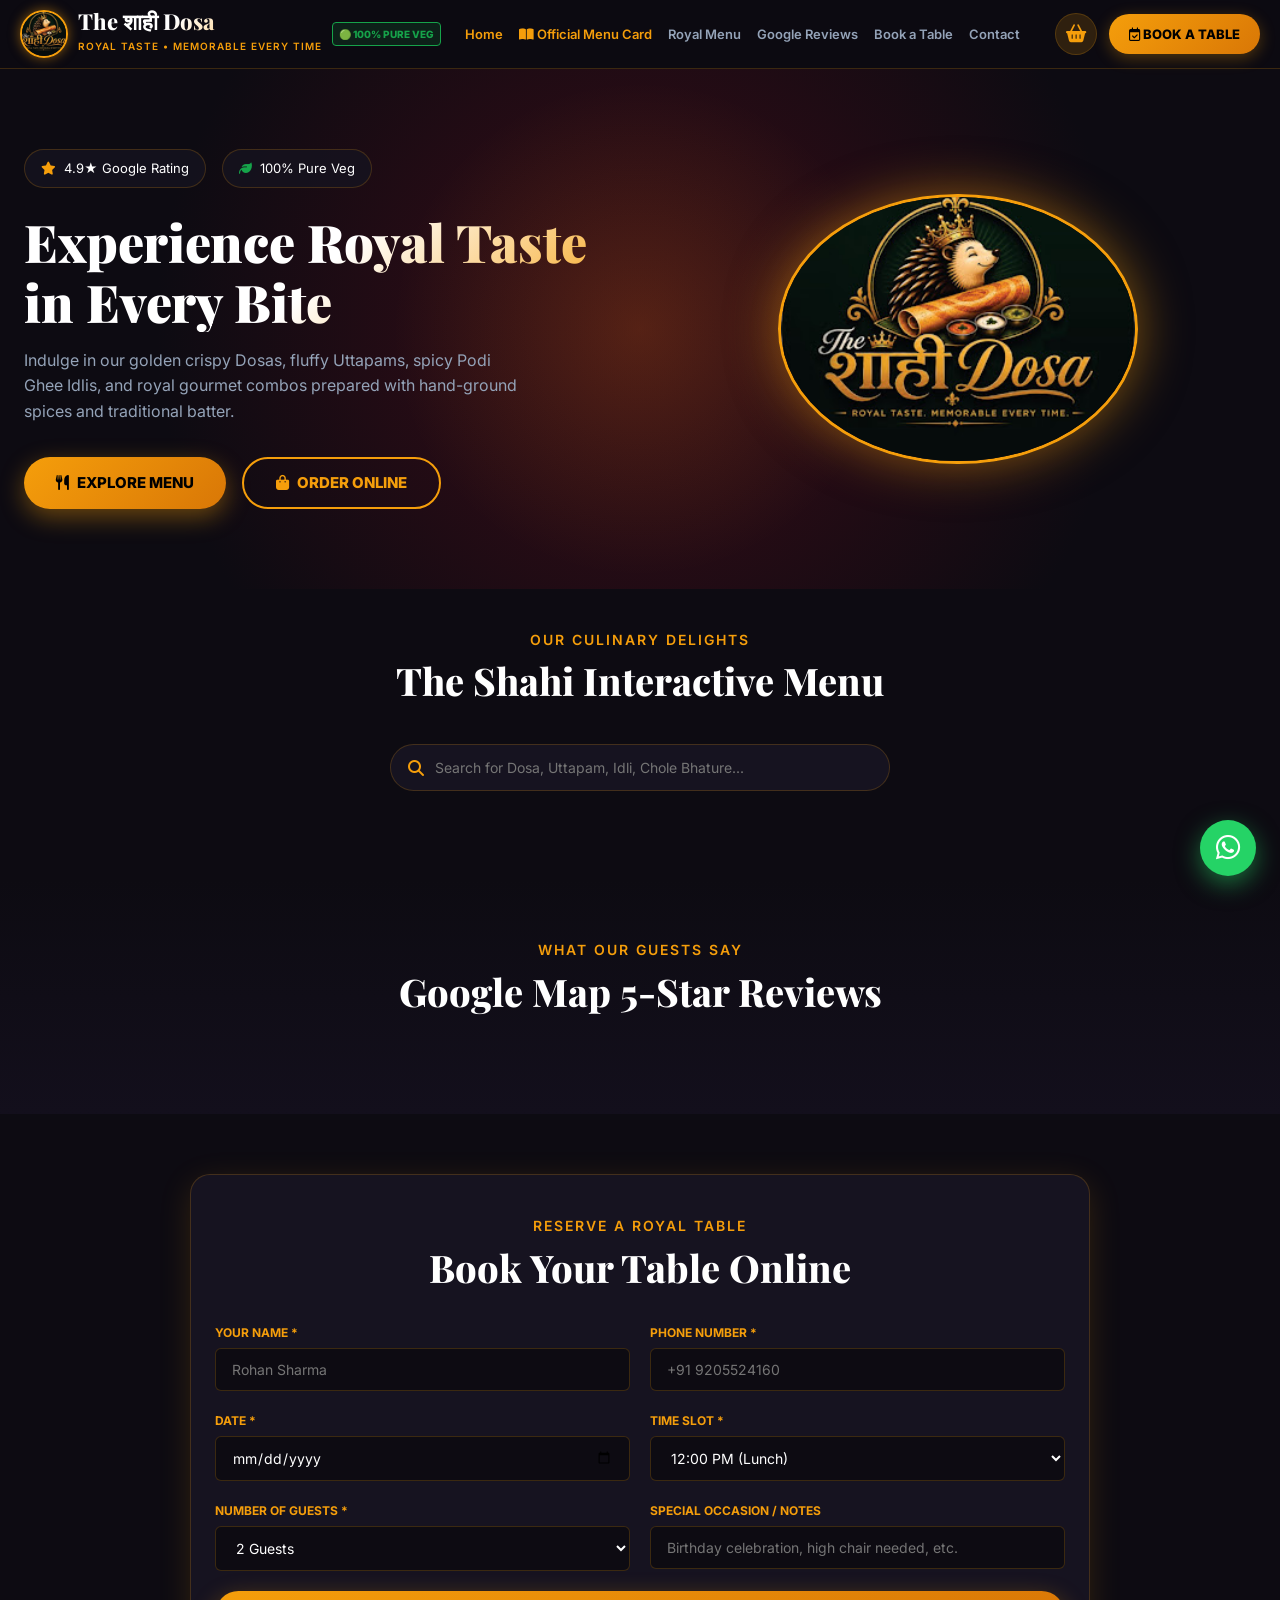
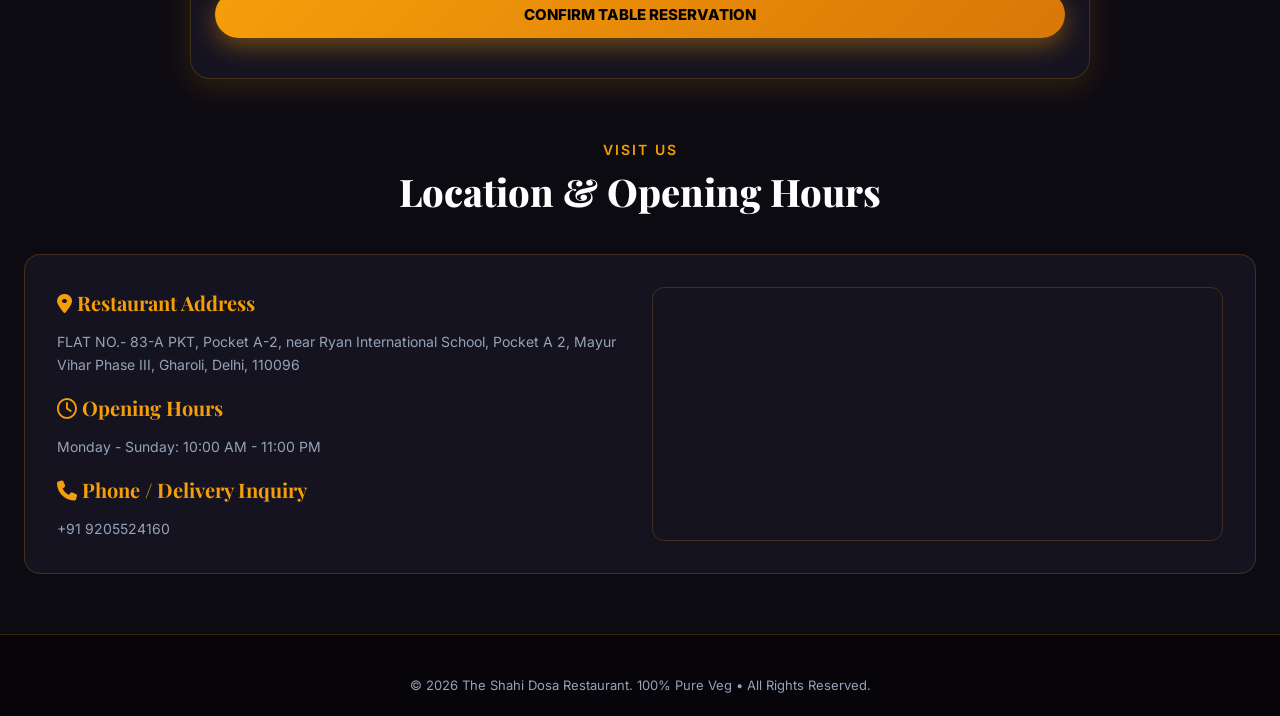
==== index.html @ a93cf0af "Dedicated unblurred Menu Card Modal and restored all individual dish cards on homepage" ====
<!DOCTYPE html>
<html lang="en">
<head>
  <meta charset="UTF-8">
  <meta name="viewport" content="width=device-width, initial-scale=1.0">
  <title>The Shahi Dosa - 100% Pure Veg Royal South Indian & Gourmet Fusion Dining</title>
  <meta name="description" content="The Shahi Dosa Restaurant. Royal Taste, Memorable Every Time. Authentic South Indian Dosas, Uttapams, Idlis, Gourmet Combos & North Indian Delicacies. 100% Pure Veg.">
  <link rel="stylesheet" href="styles.css">
  <link rel="stylesheet" href="https://cdnjs.cloudflare.com/ajax/libs/font-awesome/6.5.1/css/all.min.css">

  <style>
    /* The Shahi Dosa - Royal Culinary Theme */
    @import url('https://fonts.googleapis.com/css2?family=Playfair+Display:wght@600;700;800;900&family=Inter:wght@300;400;500;600;700;800&display=swap');

    :root {
      --bg-dark: #0d0b12;
      --card-bg: #161320;
      --card-border: rgba(245, 158, 11, 0.2);
      --royal-maroon: #7c0d1e;
      --gold-accent: #f59e0b;
      --gold-hover: #d97706;
      --veg-green: #16a34a;
      --text-main: #f8fafc;
      --text-muted: #94a3b8;
      --shadow-gold: 0 8px 32px rgba(245, 158, 11, 0.15);
      --radius-sm: 6px;
      --radius-md: 12px;
      --radius-lg: 20px;
      --transition: all 0.3s cubic-bezier(0.4, 0, 0.2, 1);
    }

    * {
      margin: 0;
      padding: 0;
      box-sizing: border-box;
      font-family: 'Inter', system-ui, sans-serif;
    }

    body {
      background-color: var(--bg-dark);
      color: var(--text-main);
      line-height: 1.6;
      overflow-x: hidden;
    }

    h1, h2, h3, h4, .royal-font {
      font-family: 'Playfair Display', Georgia, serif;
    }

    a {
      text-decoration: none;
      color: inherit;
    }

    button {
      cursor: pointer;
      border: none;
      outline: none;
      font-family: inherit;
      transition: var(--transition);
    }

    img {
      max-width: 100%;
      height: auto;
    }

    /* Sticky Header */
    .shahi-header {
      position: sticky;
      top: 0;
      z-index: 1000;
      background: rgba(13, 11, 18, 0.95);
      backdrop-filter: blur(16px);
      -webkit-backdrop-filter: blur(16px);
      border-bottom: 1px solid var(--card-border);
    }

    .header-container {
      max-width: 1380px;
      margin: 0 auto;
      padding: 10px 20px;
      display: flex;
      align-items: center;
      justify-content: space-between;
      gap: 16px;
    }

    .brand-block {
      display: flex;
      align-items: center;
      gap: 10px;
      flex-shrink: 0;
    }

    .brand-icon {
      font-size: 32px;
      filter: drop-shadow(0 0 10px rgba(245, 158, 11, 0.5));
    }

    .brand-text h1 {
      font-size: 22px;
      font-weight: 800;
      background: linear-gradient(135deg, #ffffff 40%, var(--gold-accent));
      -webkit-background-clip: text;
      -webkit-text-fill-color: transparent;
      line-height: 1;
    }

    .brand-text span {
      font-size: 10px;
      color: var(--gold-accent);
      letter-spacing: 1px;
      text-transform: uppercase;
      font-weight: 600;
    }

    .pure-veg-tag {
      display: inline-flex;
      align-items: center;
      gap: 4px;
      background: rgba(22, 163, 74, 0.15);
      border: 1px solid var(--veg-green);
      color: var(--veg-green);
      font-size: 10px;
      font-weight: 800;
      padding: 3px 6px;
      border-radius: 4px;
      flex-shrink: 0;
      white-space: nowrap;
    }

    .header-nav {
      display: flex;
      align-items: center;
      gap: 16px;
      white-space: nowrap;
    }

    .nav-link {
      font-size: 13px;
      font-weight: 600;
      color: var(--text-muted);
      white-space: nowrap;
      transition: var(--transition);
    }

    .nav-link:hover, .nav-link.active {
      color: var(--gold-accent);
    }

    .header-actions {
      display: flex;
      align-items: center;
      gap: 12px;
      flex-shrink: 0;
    }

    .cart-icon-btn {
      position: relative;
      background: rgba(245, 158, 11, 0.15);
      border: 1px solid var(--card-border);
      color: var(--gold-accent);
      width: 42px;
      height: 42px;
      border-radius: 50%;
      display: flex;
      align-items: center;
      justify-content: center;
      font-size: 18px;
    }

    .cart-icon-btn:hover {
      background: var(--gold-accent);
      color: #000;
    }

    .cart-badge {
      position: absolute;
      top: -4px;
      right: -4px;
      background: var(--royal-maroon);
      color: #fff;
      font-size: 11px;
      font-weight: 800;
      width: 20px;
      height: 20px;
      border-radius: 50%;
      display: flex;
      align-items: center;
      justify-content: center;
      border: 2px solid var(--bg-dark);
    }

    .book-table-btn {
      background: linear-gradient(135deg, var(--gold-accent), var(--gold-hover));
      color: #000;
      font-weight: 800;
      font-size: 13px;
      padding: 10px 20px;
      border-radius: 30px;
      box-shadow: 0 4px 16px rgba(245, 158, 11, 0.3);
    }

    .book-table-btn:hover {
      transform: translateY(-2px);
      box-shadow: 0 6px 20px rgba(245, 158, 11, 0.5);
    }

    /* Hero Section */
    .hero-wrapper {
      position: relative;
      min-height: 520px;
      display: flex;
      align-items: center;
      justify-content: center;
      padding: 60px 24px;
      overflow: hidden;
      background: radial-gradient(circle at center, rgba(124, 13, 30, 0.4) 0%, var(--bg-dark) 70%);
    }

    .hero-glow-bg {
      position: absolute;
      width: 500px;
      height: 500px;
      background: radial-gradient(circle, rgba(245, 158, 11, 0.15) 0%, transparent 70%);
      top: 50%;
      left: 50%;
      transform: translate(-50%, -50%);
      pointer-events: none;
      animation: pulseGlow 6s ease-in-out infinite;
    }

    @keyframes pulseGlow {
      0%, 100% { transform: translate(-50%, -50%) scale(1); opacity: 0.6; }
      50% { transform: translate(-50%, -50%) scale(1.2); opacity: 0.9; }
    }

    .hero-content {
      max-width: 1280px;
      margin: 0 auto;
      display: grid;
      grid-template-columns: 1fr 1fr;
      gap: 40px;
      align-items: center;
      position: relative;
      z-index: 10;
    }

    .hero-text-side h2 {
      font-size: 52px;
      font-weight: 900;
      line-height: 1.15;
      margin-bottom: 16px;
      background: linear-gradient(135deg, #ffffff 50%, var(--gold-accent));
      -webkit-background-clip: text;
      -webkit-text-fill-color: transparent;
    }

    .hero-text-side p {
      font-size: 16px;
      color: var(--text-muted);
      margin-bottom: 32px;
      max-width: 500px;
    }

    .hero-badge-row {
      display: flex;
      gap: 16px;
      margin-bottom: 24px;
    }

    .hero-badge-item {
      display: flex;
      align-items: center;
      gap: 8px;
      background: rgba(22, 19, 32, 0.8);
      border: 1px solid var(--card-border);
      padding: 8px 16px;
      border-radius: 30px;
      font-size: 13px;
      color: #fff;
    }

    .hero-actions {
      display: flex;
      gap: 16px;
    }

    .btn-primary-gold {
      background: linear-gradient(135deg, var(--gold-accent), var(--gold-hover));
      color: #000;
      font-weight: 800;
      font-size: 15px;
      padding: 14px 32px;
      border-radius: 30px;
      display: inline-flex;
      align-items: center;
      gap: 8px;
      box-shadow: 0 8px 24px rgba(245, 158, 11, 0.4);
    }

    .btn-primary-gold:hover {
      transform: scale(1.05);
    }

    .btn-outline-gold {
      background: transparent;
      border: 2px solid var(--gold-accent);
      color: var(--gold-accent);
      font-weight: 800;
      font-size: 15px;
      padding: 14px 32px;
      border-radius: 30px;
      display: inline-flex;
      align-items: center;
      gap: 8px;
    }

    .btn-outline-gold:hover {
      background: rgba(245, 158, 11, 0.15);
    }

    .hero-img-side {
      position: relative;
      display: flex;
      justify-content: center;
    }

    .hero-food-img {
      width: 100%;
      max-width: 480px;
      border-radius: 20px;
      box-shadow: 0 20px 50px rgba(0,0,0,0.6);
      border: 2px solid var(--card-border);
      animation: floatHeroImg 5s ease-in-out infinite;
    }

    @keyframes floatHeroImg {
      0%, 100% { transform: translateY(0px) rotate(0deg); }
      50% { transform: translateY(-15px) rotate(1deg); }
    }

    /* Category Filter Bar */
    .menu-section {
      max-width: 1280px;
      margin: 40px auto;
      padding: 0 24px;
    }

    .section-title-wrap {
      text-align: center;
      margin-bottom: 32px;
    }

    .section-title-wrap h2 {
      font-size: 38px;
      font-weight: 800;
      color: #fff;
      margin-bottom: 8px;
    }

    .section-title-wrap p {
      color: var(--gold-accent);
      font-size: 14px;
      letter-spacing: 2px;
      text-transform: uppercase;
      font-weight: 600;
    }

    .menu-filter-bar {
      display: flex;
      justify-content: center;
      gap: 10px;
      flex-wrap: wrap;
      margin-bottom: 24px;
    }

    .cat-pill {
      background: var(--card-bg);
      border: 1px solid var(--card-border);
      color: var(--text-muted);
      padding: 10px 20px;
      border-radius: 30px;
      font-size: 13px;
      font-weight: 700;
      cursor: pointer;
      transition: var(--transition);
    }

    .cat-pill:hover, .cat-pill.active {
      background: var(--gold-accent);
      color: #000;
      border-color: var(--gold-accent);
      box-shadow: 0 4px 16px rgba(245, 158, 11, 0.3);
    }

    /* Menu Grid */
    .menu-grid {
      display: grid;
      grid-template-columns: repeat(auto-fill, minmax(280px, 1fr));
      gap: 24px;
    }

    .food-card {
      background: var(--card-bg);
      border: 1px solid var(--card-border);
      border-radius: var(--radius-md);
      overflow: hidden;
      display: flex;
      flex-direction: column;
      transition: var(--transition);
      position: relative;
    }

    .food-card:hover {
      transform: translateY(-6px);
      box-shadow: var(--shadow-gold);
      border-color: var(--gold-accent);
    }

    .food-img-box {
      width: 100%;
      height: 180px;
      position: relative;
      overflow: hidden;
    }

    .food-img-box img {
      width: 100%;
      height: 100%;
      object-fit: cover;
      transition: transform 0.5s ease;
    }

    .food-card:hover .food-img-box img {
      transform: scale(1.1);
    }

    .food-popular-badge {
      position: absolute;
      top: 12px;
      left: 12px;
      background: var(--royal-maroon);
      color: #fff;
      font-size: 11px;
      font-weight: 800;
      padding: 4px 10px;
      border-radius: 20px;
      display: flex;
      align-items: center;
      gap: 4px;
      box-shadow: 0 4px 12px rgba(0,0,0,0.3);
    }

    .food-details {
      padding: 18px;
      display: flex;
      flex-direction: column;
      flex: 1;
    }

    .food-header {
      display: flex;
      justify-content: space-between;
      align-items: flex-start;
      margin-bottom: 8px;
    }

    .food-title {
      font-size: 16px;
      font-weight: 700;
      color: #fff;
    }

    .food-price {
      font-size: 18px;
      font-weight: 900;
      color: var(--gold-accent);
    }

    .food-desc {
      font-size: 13px;
      color: var(--text-muted);
      margin-bottom: 16px;
      display: -webkit-box;
      -webkit-line-clamp: 2;
      -webkit-box-orient: vertical;
      overflow: hidden;
      height: 42px;
    }

    .food-actions {
      margin-top: auto;
      display: flex;
      align-items: center;
      justify-content: space-between;
    }

    .add-order-btn {
      background: linear-gradient(135deg, var(--gold-accent), var(--gold-hover));
      color: #000;
      font-weight: 800;
      font-size: 13px;
      padding: 8px 18px;
      border-radius: 20px;
      display: flex;
      align-items: center;
      gap: 6px;
    }

    .add-order-btn:hover {
      transform: scale(1.05);
    }

    /* Official Menu Modal */
    .official-menu-modal-backdrop {
      position: fixed;
      inset: 0;
      background: rgba(0, 0, 0, 0.85);
      z-index: 3000;
      display: none;
      align-items: center;
      justify-content: center;
      padding: 20px;
    }

    .official-menu-modal-backdrop.active {
      display: flex;
    }

    /* Order Drawer Modal */
    .order-drawer-backdrop {
      position: fixed;
      inset: 0;
      background: rgba(0, 0, 0, 0.75);
      backdrop-filter: blur(8px);
      z-index: 2000;
      display: none;
      align-items: center;
      justify-content: flex-end;
    }

    .order-drawer-backdrop.active {
      display: flex;
    }

    .order-drawer {
      background: #120e1a;
      width: 100%;
      max-width: 440px;
      height: 100%;
      display: flex;
      flex-direction: column;
      box-shadow: -10px 0 40px rgba(0,0,0,0.8);
      border-left: 1px solid var(--card-border);
      animation: slideDrawer 0.3s cubic-bezier(0.4, 0, 0.2, 1);
    }

    @keyframes slideDrawer {
      from { transform: translateX(100%); }
      to { transform: translateX(0); }
    }

    .drawer-header {
      padding: 20px 24px;
      background: var(--card-bg);
      border-bottom: 1px solid var(--card-border);
      display: flex;
      justify-content: space-between;
      align-items: center;
    }

    .drawer-header h3 {
      font-size: 18px;
      font-weight: 800;
      color: #fff;
    }

    .drawer-body {
      flex: 1;
      overflow-y: auto;
      padding: 20px 24px;
      display: flex;
      flex-direction: column;
      gap: 16px;
    }

    .order-item-row {
      display: flex;
      align-items: center;
      justify-content: space-between;
      padding: 12px;
      background: var(--card-bg);
      border: 1px solid var(--card-border);
      border-radius: var(--radius-sm);
    }

    .order-qty-btn {
      width: 26px;
      height: 26px;
      border-radius: 50%;
      background: var(--gold-accent);
      color: #000;
      font-weight: 800;
      display: flex;
      align-items: center;
      justify-content: center;
    }

    .drawer-footer {
      padding: 20px 24px;
      background: var(--card-bg);
      border-top: 1px solid var(--card-border);
    }

    .whatsapp-order-btn {
      background: #25D366;
      color: #fff;
      font-weight: 800;
      font-size: 15px;
      padding: 14px;
      border-radius: 30px;
      width: 100%;
      display: flex;
      align-items: center;
      justify-content: center;
      gap: 8px;
      box-shadow: 0 4px 16px rgba(37, 211, 102, 0.4);
    }

    .whatsapp-order-btn:hover {
      background: #1eb956;
    }

    /* Reviews Section */
    .reviews-wrapper {
      background: linear-gradient(180deg, var(--bg-dark) 0%, #130f1c 100%);
      padding: 60px 24px;
    }

    .reviews-grid {
      max-width: 1280px;
      margin: 0 auto;
      display: grid;
      grid-template-columns: repeat(auto-fit, minmax(300px, 1fr));
      gap: 24px;
    }

    .review-card {
      background: var(--card-bg);
      border: 1px solid var(--card-border);
      padding: 24px;
      border-radius: var(--radius-md);
      position: relative;
    }

    .review-header {
      display: flex;
      align-items: center;
      gap: 12px;
      margin-bottom: 12px;
    }

    .review-avatar {
      width: 48px;
      height: 48px;
      border-radius: 50%;
      object-fit: cover;
      border: 2px solid var(--gold-accent);
    }

    /* Table Booking Section */
    .booking-section {
      max-width: 900px;
      margin: 60px auto;
      padding: 40px 24px;
      background: var(--card-bg);
      border: 1px solid var(--card-border);
      border-radius: var(--radius-lg);
      box-shadow: var(--shadow-gold);
    }

    .booking-form {
      display: grid;
      grid-template-columns: 1fr 1fr;
      gap: 20px;
      margin-top: 24px;
    }

    .form-group-custom {
      display: flex;
      flex-direction: column;
      gap: 6px;
    }

    .form-group-custom.full-width {
      grid-column: 1 / -1;
    }

    .form-group-custom label {
      font-size: 12px;
      font-weight: 700;
      color: var(--gold-accent);
      text-transform: uppercase;
    }

    .form-group-custom input, .form-group-custom select, .form-group-custom textarea {
      background: #0d0b12;
      border: 1px solid var(--card-border);
      color: #fff;
      padding: 12px 16px;
      border-radius: var(--radius-sm);
      outline: none;
      font-size: 14px;
    }

    .form-group-custom input:focus {
      border-color: var(--gold-accent);
    }

    /* Footer */
    .shahi-footer {
      background: #07050a;
      border-top: 1px solid var(--card-border);
      padding: 40px 24px 20px;
      color: var(--text-muted);
      text-align: center;
      font-size: 13px;
    }

    /* Floating WhatsApp FAB */
    .whatsapp-fab {
      position: fixed;
      bottom: 24px;
      right: 24px;
      background: #25D366;
      color: #fff;
      width: 56px;
      height: 56px;
      border-radius: 50%;
      display: flex;
      align-items: center;
      justify-content: center;
      font-size: 28px;
      box-shadow: 0 8px 24px rgba(37, 211, 102, 0.5);
      z-index: 1500;
      transition: transform 0.3s;
    }

    .whatsapp-fab:hover {
      transform: scale(1.1);
    }

    /* Responsive */
    @media (max-width: 768px) {
      .hero-content {
        grid-template-columns: 1fr;
        text-align: center;
      }
      .hero-text-side h2 { font-size: 36px; }
      .hero-actions { justify-content: center; }
      .booking-form { grid-template-columns: 1fr; }
      .header-nav { display: none; }
    }
  </style>
</head>
<body>

  <!-- Sticky Glassmorphic Header -->
  <header class="shahi-header">
    <div class="header-container">
      <div class="brand-block">
        <img src="logo.png" alt="The Shahi Dosa Logo" style="height:48px; width:48px; object-fit:cover; border-radius:50%; border:2px solid var(--gold-accent); box-shadow:0 0 12px rgba(245, 158, 11, 0.5)">
        <div class="brand-text">
          <h1>The शाही Dosa</h1>
          <span>Royal Taste • Memorable Every Time</span>
        </div>
        <span class="pure-veg-tag">🟢 100% PURE VEG</span>
      </div>

      <nav class="header-nav">
        <a href="#hero" class="nav-link active">Home</a>
        <a href="#" onclick="openOfficialMenuModal(); return false;" class="nav-link" style="color:var(--gold-accent)"><i class="fa-solid fa-book-open"></i> Official Menu Card</a>
        <a href="#menu" class="nav-link">Royal Menu</a>
        <a href="#reviews" class="nav-link">Google Reviews</a>
        <a href="#booking" class="nav-link">Book a Table</a>
        <a href="#contact" class="nav-link">Contact</a>
      </nav>

      <div class="header-actions">
        <div id="headerAuthBtn"></div>

        <button class="cart-icon-btn" onclick="openOrderDrawer()" title="View Order Cart">
          <i class="fa-solid fa-basket-shopping"></i>
          <span class="cart-badge" style="display:none">0</span>
        </button>

        <a href="#booking" class="book-table-btn">
          <i class="fa-regular fa-calendar-check"></i> BOOK A TABLE
        </a>
      </div>
    </div>
  </header>

  <main>

    <!-- Hero Banner Section -->
    <section class="hero-wrapper" id="hero">
      <div class="hero-glow-bg"></div>

      <div class="hero-content">
        <div class="hero-text-side">
          <div class="hero-badge-row">
            <span class="hero-badge-item"><i class="fa-solid fa-star" style="color:var(--gold-accent)"></i> 4.9★ Google Rating</span>
            <span class="hero-badge-item"><i class="fa-solid fa-leaf" style="color:var(--veg-green)"></i> 100% Pure Veg</span>
          </div>

          <h2>Experience Royal Taste in Every Bite</h2>
          <p>Indulge in our golden crispy Dosas, fluffy Uttapams, spicy Podi Ghee Idlis, and royal gourmet combos prepared with hand-ground spices and traditional batter.</p>

          <div class="hero-actions">
            <a href="#menu" class="btn-primary-gold"><i class="fa-solid fa-utensils"></i> EXPLORE MENU</a>
            <button onclick="openOrderDrawer()" class="btn-outline-gold"><i class="fa-solid fa-bag-shopping"></i> ORDER ONLINE</button>
          </div>
        </div>

        <div class="hero-img-side">
          <img src="logo.png" class="hero-food-img" alt="The Shahi Dosa Official Logo" style="border-radius:50%; max-width:360px; box-shadow:0 0 50px rgba(245, 158, 11, 0.5); border:3px solid var(--gold-accent)">
        </div>
      </div>
    </section>

    </section>

    <!-- Interactive Food Menu Catalog Section -->
    <section class="menu-section" id="menu">
      <div class="section-title-wrap">
        <p>OUR CULINARY DELIGHTS</p>
        <h2>The Shahi Interactive Menu</h2>
      </div>

      <!-- Search Bar -->
      <div style="max-width:500px; margin:0 auto 24px auto; position:relative">
        <input type="text" id="menuSearchInput" placeholder="Search for Dosa, Uttapam, Idli, Chole Bhature..." style="width:100%; padding:14px 20px 14px 44px; background:var(--card-bg); border:1px solid var(--card-border); border-radius:30px; color:#fff; outline:none; font-size:14px">
        <i class="fa-solid fa-magnifying-glass" style="position:absolute; left:18px; top:50%; transform:translateY(-50%); color:var(--gold-accent)"></i>
      </div>

      <!-- Category Filter Pills -->
      <div class="menu-filter-bar" id="categoryPills">
        <!-- Rendered dynamically -->
      </div>

      <!-- Menu Grid -->
      <div class="menu-grid" id="menuGrid">
        <!-- Rendered dynamically -->
      </div>
    </section>

    <!-- Google Map Reviews Section -->
    <section class="reviews-wrapper" id="reviews">
      <div class="section-title-wrap">
        <p>WHAT OUR GUESTS SAY</p>
        <h2>Google Map 5-Star Reviews</h2>
      </div>

      <div class="reviews-grid" id="googleReviewsGrid">
        <!-- Rendered dynamically -->
      </div>
    </section>

    <!-- Table Booking Section -->
    <section class="menu-section" id="booking">
      <div class="booking-section">
        <div class="section-title-wrap" style="margin-bottom:16px">
          <p>RESERVE A ROYAL TABLE</p>
          <h2>Book Your Table Online</h2>
        </div>

        <form id="bookingForm" onsubmit="submitTableBooking(event)" class="booking-form">
          <div class="form-group-custom">
            <label>Your Name *</label>
            <input type="text" id="bookName" placeholder="Rohan Sharma" required>
          </div>

          <div class="form-group-custom">
            <label>Phone Number *</label>
            <input type="tel" id="bookPhone" placeholder="+91 9205524160" required>
          </div>

          <div class="form-group-custom">
            <label>Date *</label>
            <input type="date" id="bookDate" required>
          </div>

          <div class="form-group-custom">
            <label>Time Slot *</label>
            <select id="bookTime" required>
              <option value="12:00 PM">12:00 PM (Lunch)</option>
              <option value="01:30 PM">01:30 PM (Lunch)</option>
              <option value="07:00 PM">07:00 PM (Dinner)</option>
              <option value="08:30 PM">08:30 PM (Dinner)</option>
              <option value="09:30 PM">09:30 PM (Dinner)</option>
            </select>
          </div>

          <div class="form-group-custom">
            <label>Number of Guests *</label>
            <select id="bookGuests" required>
              <option value="2 Guests">2 Guests</option>
              <option value="4 Guests">4 Guests</option>
              <option value="6 Guests">6 Guests</option>
              <option value="8+ Large Family">8+ Large Family</option>
            </select>
          </div>

          <div class="form-group-custom">
            <label>Special Occasion / Notes</label>
            <input type="text" id="bookNotes" placeholder="Birthday celebration, high chair needed, etc.">
          </div>

          <div class="form-group-custom full-width">
            <button type="submit" class="btn-primary-gold" style="width:100%; justify-content:center; padding:14px">CONFIRM TABLE RESERVATION</button>
          </div>
        </form>
      </div>
    </section>

    <!-- Location & Contact Section -->
    <section class="menu-section" id="contact" style="margin-bottom:60px">
      <div class="section-title-wrap">
        <p>VISIT US</p>
        <h2>Location & Opening Hours</h2>
      </div>

      <div style="display:grid; grid-template-columns: repeat(auto-fit, minmax(300px, 1fr)); gap:24px; background:var(--card-bg); border:1px solid var(--card-border); border-radius:16px; padding:32px">
        <div>
          <h3 style="color:var(--gold-accent); font-size:20px; margin-bottom:12px"><i class="fa-solid fa-location-dot"></i> Restaurant Address</h3>
          <p style="color:var(--text-muted); font-size:14px; margin-bottom:16px">FLAT NO.- 83-A PKT, Pocket A-2, near Ryan International School, Pocket A 2, Mayur Vihar Phase III, Gharoli, Delhi, 110096</p>

          <h3 style="color:var(--gold-accent); font-size:20px; margin-bottom:12px"><i class="fa-regular fa-clock"></i> Opening Hours</h3>
          <p style="color:var(--text-muted); font-size:14px; margin-bottom:16px">Monday - Sunday: 10:00 AM - 11:00 PM</p>

          <h3 style="color:var(--gold-accent); font-size:20px; margin-bottom:12px"><i class="fa-solid fa-phone"></i> Phone / Delivery Inquiry</h3>
          <p style="color:var(--text-muted); font-size:14px">+91 9205524160</p>
        </div>

        <div style="border-radius:12px; overflow:hidden; min-height:220px; border:1px solid var(--card-border)">
          <iframe src="https://www.google.com/maps/embed?pb=!1m18!1m12!1m3!1d3503.2058457788484!2d77.3328453!3d28.6085816!2m3!1f0!2f0!3f0!3m2!1i1024!2i768!4f13.1!3m3!1m2!1s0x390ce4de81ff8c89%3A0x6b19a32c69b2d8!2sRyan%20International%20School%2C%20Mayur%20Vihar%20Phase%203%2C%20Gharoli%2C%20Delhi%2C%20110096!5e0!3m2!1sen!2sin!4v1625000000000!5m2!1sen!2sin" width="100%" height="100%" style="border:0;" allowfullscreen="" loading="lazy"></iframe>
        </div>
      </div>
    </section>

  </main>

  <!-- Slide-Over Order Drawer Modal -->
  <div class="order-drawer-backdrop" id="orderDrawerBackdrop" onclick="if(event.target===this) closeOrderDrawer()">
    <div class="order-drawer">
      <div class="drawer-header">
        <h3><i class="fa-solid fa-bag-shopping" style="color:var(--gold-accent)"></i> Your Shahi Order</h3>
        <button onclick="closeOrderDrawer()" style="background:none; color:#fff; font-size:20px"><i class="fa-solid fa-xmark"></i></button>
      </div>

      <div class="drawer-body" id="drawerOrderList">
        <!-- Rendered dynamically -->
      </div>

      <div class="drawer-footer">
        <div style="display:flex; justify-content:space-between; align-items:center; margin-bottom:16px">
          <span style="font-size:15px; font-weight:700; color:var(--text-muted)">Total Amount:</span>
          <span style="font-size:24px; font-weight:900; color:var(--gold-accent)" id="drawerOrderTotal">₹0</span>
        </div>

        <button onclick="sendWhatsAppOrder()" class="whatsapp-order-btn">
          <i class="fa-brands fa-whatsapp"></i> SEND ORDER ON WHATSAPP
        </button>
      </div>
    </div>
  </div>

  <!-- Floating WhatsApp FAB -->
  <a href="https://wa.me/919205524160?text=Hi%20The%20Shahi%20Dosa,%20I%20want%20to%20place%20an%20order!" target="_blank" class="whatsapp-fab" title="Chat on WhatsApp">
    <i class="fa-brands fa-whatsapp"></i>
  </a>

  <!-- Footer -->
  <footer class="shahi-footer">
    <p>© 2026 The Shahi Dosa Restaurant. 100% Pure Veg • All Rights Reserved.</p>
  </footer>

  <!-- Auth Modal (Sign In / Sign Up) -->
  <div class="auth-modal-backdrop" id="authModalBackdrop" onclick="if(event.target===this) closeAuthModal()">
    <div class="auth-modal-card">
      <div style="background:var(--royal-maroon); padding:16px 20px; color:#fff; display:flex; justify-content:space-between; align-items:center; border-bottom:1px solid var(--card-border)">
        <div style="font-size:16px; font-weight:800"><i class="fa-solid fa-crown" style="color:var(--gold-accent)"></i> The Shahi Dosa Account</div>
        <button onclick="closeAuthModal()" style="background:none; color:#fff; font-size:18px"><i class="fa-solid fa-xmark"></i></button>
      </div>

      <div class="auth-tabs">
        <button class="auth-tab-btn active" id="tabBtnSignIn" onclick="switchAuthTab('signin')">Sign In</button>
        <button class="auth-tab-btn" id="tabBtnSignUp" onclick="switchAuthTab('signup')">Sign Up</button>
      </div>

      <!-- Sign In Form (Simple - No Password) -->
      <form id="formSignIn" onsubmit="handleSignIn(event)" style="padding:24px">
        <div style="margin-bottom:20px" class="form-group-custom">
          <label>Mobile Number or Email Address</label>
          <input type="text" id="signinEmail" placeholder="Enter Phone (+91 92055...) or Email" required>
        </div>
        <button type="submit" class="btn-primary-gold" style="width:100%; justify-content:center; padding:12px; font-size:14px"><i class="fa-solid fa-arrow-right-to-bracket"></i> CONTINUE TO SIGN IN</button>
      </form>

      <!-- Sign Up Form (Simple - No Password) -->
      <form id="formSignUp" onsubmit="handleSignUp(event)" style="padding:24px; display:none">
        <div style="margin-bottom:14px" class="form-group-custom">
          <label>Full Name</label>
          <input type="text" id="signupName" placeholder="Enter Your Name" required>
        </div>
        <div style="margin-bottom:20px" class="form-group-custom">
          <label>Mobile Number or Email</label>
          <input type="text" id="signupEmail" placeholder="Enter Phone (+91 92055...) or Email" required>
        </div>
        <button type="submit" class="btn-primary-gold" style="width:100%; justify-content:center; padding:12px; font-size:14px"><i class="fa-solid fa-user-plus"></i> CREATE ACCOUNT & CONTINUE</button>
      </form>
    </div>
  </div>

  <!-- Dedicated Official Menu Card Modal (Clean & Unblurred) -->
  <div id="officialMenuModalBackdrop" style="position:fixed; inset:0; background:rgba(0,0,0,0.92); z-index:3200; display:none; align-items:center; justify-content:center; padding:20px; overflow-y:auto;" onclick="if(event.target===this) closeOfficialMenuModal()">
    <div style="background:#161320; border:1px solid var(--card-border); border-radius:16px; width:100%; max-width:960px; max-height:90vh; overflow-y:auto; padding:24px; position:relative; box-shadow:0 20px 50px rgba(0,0,0,0.8)">
      
      <div style="display:flex; justify-content:space-between; align-items:center; margin-bottom:20px; border-bottom:1px solid var(--card-border); padding-bottom:16px">
        <div>
          <h2 style="font-size:22px; font-weight:800; color:var(--gold-accent); display:flex; align-items:center; gap:8px"><i class="fa-solid fa-book-open"></i> Official Shahi Dosa Menu Cards</h2>
          <p style="font-size:13px; color:var(--text-muted)">Click any menu card image below to view in Fullscreen Zoom!</p>
        </div>
        <button onclick="closeOfficialMenuModal()" style="background:none; color:#fff; font-size:24px; cursor:pointer"><i class="fa-solid fa-xmark"></i></button>
      </div>

      <div style="display:grid; grid-template-columns: repeat(auto-fit, minmax(300px, 1fr)); gap:24px;">
        <div style="text-align:center;">
          <img src="menu-card-red.jpg" alt="Royal Shahi Menu Red" style="width:100%; border-radius:12px; cursor:pointer; border:1px solid var(--card-border); box-shadow:0 8px 24px rgba(0,0,0,0.5)" onclick="openMenuLightbox('menu-card-red.jpg')">
          <div style="font-weight:700; color:var(--gold-accent); margin-top:10px; font-size:15px">Royal Red Edition</div>
        </div>

        <div style="text-align:center;">
          <img src="menu-card-black.jpg" alt="Shahi Premium Menu Black" style="width:100%; border-radius:12px; cursor:pointer; border:1px solid var(--card-border); box-shadow:0 8px 24px rgba(0,0,0,0.5)" onclick="openMenuLightbox('menu-card-black.jpg')">
          <div style="font-weight:700; color:var(--gold-accent); margin-top:10px; font-size:15px">Shahi Premium Gold Edition</div>
        </div>
      </div>

      <div style="margin-top:24px; text-align:center">
        <button onclick="closeOfficialMenuModal(); openOrderDrawer();" class="btn-primary-gold" style="padding:12px 32px; font-size:14px"><i class="fa-solid fa-bolt"></i> PROCEED TO ORDER NOW</button>
      </div>

    </div>
  </div>

  <!-- Menu Card Lightbox Zoom Modal -->
  <div id="menuLightboxModal" style="position:fixed; inset:0; background:rgba(0,0,0,0.95); z-index:3500; display:none; align-items:center; justify-content:center; padding:20px;" onclick="if(event.target===this) closeMenuLightbox()">
    <div style="position:relative; max-width:92vw; max-height:92vh; display:flex; flex-direction:column; align-items:center;">
      <button onclick="closeMenuLightbox()" style="position:absolute; top:-44px; right:0; background:var(--gold-accent); color:#000; font-weight:800; border-radius:50%; width:40px; height:40px; display:flex; align-items:center; justify-content:center; font-size:20px; cursor:pointer"><i class="fa-solid fa-xmark"></i></button>
      <img id="lightboxImg" src="" alt="Menu Card Zoom" style="max-width:100%; max-height:82vh; object-fit:contain; border-radius:12px; border:2px solid var(--gold-accent); box-shadow:0 12px 50px rgba(0,0,0,0.9)">
      <button onclick="closeMenuLightbox(); openOrderDrawer();" class="btn-primary-gold" style="margin-top:16px; padding:10px 28px; font-size:13px"><i class="fa-solid fa-bolt"></i> PROCEED TO ORDER NOW</button>
    </div>
  </div>

  <!-- Scripts -->
  <script src="menu-data.js"></script>
  <script src="app.js"></script>
</body>
</html>
---- styles.css ----
/* The Shahi Dosa - Royal Culinary Theme */
@import url('https://fonts.googleapis.com/css2?family=Playfair+Display:wght@600;700;800;900&family=Inter:wght@300;400;500;600;700;800&display=swap');

:root {
  --bg-dark: #0d0b12;
  --card-bg: #161320;
  --card-border: rgba(245, 158, 11, 0.2);
  --royal-maroon: #7c0d1e;
  --gold-accent: #f59e0b;
  --gold-hover: #d97706;
  --veg-green: #16a34a;
  --text-main: #f8fafc;
  --text-muted: #94a3b8;
  --shadow-gold: 0 8px 32px rgba(245, 158, 11, 0.15);
  --radius-sm: 6px;
  --radius-md: 12px;
  --radius-lg: 20px;
  --transition: all 0.3s cubic-bezier(0.4, 0, 0.2, 1);
}

/* Reset & Base */
* {
  margin: 0;
  padding: 0;
  box-sizing: border-box;
  font-family: 'Inter', system-ui, sans-serif;
}

body {
  background-color: var(--bg-dark);
  color: var(--text-main);
  line-height: 1.6;
  overflow-x: hidden;
}

h1, h2, h3, h4, .royal-font {
  font-family: 'Playfair Display', Georgia, serif;
}

a {
  text-decoration: none;
  color: inherit;
}

button {
  cursor: pointer;
  border: none;
  outline: none;
  font-family: inherit;
  transition: var(--transition);
}

img {
  max-width: 100%;
  height: auto;
}

/* Sticky Header */
.shahi-header {
  position: sticky;
  top: 0;
  z-index: 1000;
  background: rgba(13, 11, 18, 0.95);
  backdrop-filter: blur(16px);
  -webkit-backdrop-filter: blur(16px);
  border-bottom: 1px solid var(--card-border);
  transition: all 0.3s ease;
}

.shahi-header.scrolled {
  background: rgba(13, 11, 18, 0.7) !important;
  backdrop-filter: blur(20px) !important;
  -webkit-backdrop-filter: blur(20px) !important;
  box-shadow: 0 6px 24px rgba(0,0,0,0.7);
  border-bottom-color: rgba(245, 158, 11, 0.3);
}

/* Auth Modal Styles */
.auth-modal-backdrop {
  position: fixed;
  inset: 0;
  background: rgba(0, 0, 0, 0.8);
  backdrop-filter: blur(8px);
  z-index: 2500;
  display: none;
  align-items: center;
  justify-content: center;
  padding: 20px;
}

.auth-modal-backdrop.active {
  display: flex;
}

.auth-modal-card {
  background: #161320;
  border: 1px solid var(--card-border);
  border-radius: var(--radius-lg);
  width: 100%;
  max-width: 420px;
  overflow: hidden;
  box-shadow: 0 12px 40px rgba(0,0,0,0.6);
  animation: modalPop 0.3s ease;
}

@keyframes modalPop {
  from { transform: scale(0.9); opacity: 0; }
  to { transform: scale(1); opacity: 1; }
}

.auth-tabs {
  display: flex;
  background: rgba(0,0,0,0.3);
  border-bottom: 1px solid var(--card-border);
}

.auth-tab-btn {
  flex: 1;
  padding: 14px;
  font-weight: 700;
  font-size: 14px;
  background: none;
  color: var(--text-muted);
  border-bottom: 2px solid transparent;
  cursor: pointer;
}

.auth-tab-btn.active {
  color: var(--gold-accent);
  border-bottom-color: var(--gold-accent);
  background: rgba(245, 158, 11, 0.05);
}

.header-container {
  max-width: 1380px;
  margin: 0 auto;
  padding: 10px 20px;
  display: flex;
  align-items: center;
  justify-content: space-between;
  gap: 16px;
}

.brand-block {
  display: flex;
  align-items: center;
  gap: 10px;
  flex-shrink: 0;
}

.brand-icon {
  font-size: 32px;
  filter: drop-shadow(0 0 10px rgba(245, 158, 11, 0.5));
}

.brand-text h1 {
  font-size: 22px;
  font-weight: 800;
  background: linear-gradient(135deg, #ffffff 40%, var(--gold-accent));
  -webkit-background-clip: text;
  -webkit-text-fill-color: transparent;
  line-height: 1;
}

.brand-text span {
  font-size: 10px;
  color: var(--gold-accent);
  letter-spacing: 1px;
  text-transform: uppercase;
  font-weight: 600;
}

.pure-veg-tag {
  display: inline-flex;
  align-items: center;
  gap: 4px;
  background: rgba(22, 163, 74, 0.15);
  border: 1px solid var(--veg-green);
  color: var(--veg-green);
  font-size: 10px;
  font-weight: 800;
  padding: 3px 6px;
  border-radius: 4px;
  flex-shrink: 0;
  white-space: nowrap;
}

.header-nav {
  display: flex;
  align-items: center;
  gap: 16px;
  white-space: nowrap;
}

.nav-link {
  font-size: 13px;
  font-weight: 600;
  color: var(--text-muted);
  white-space: nowrap;
  transition: var(--transition);
}

.nav-link:hover, .nav-link.active {
  color: var(--gold-accent);
}

.header-actions {
  display: flex;
  align-items: center;
  gap: 12px;
  flex-shrink: 0;
}

.cart-icon-btn {
  position: relative;
  background: rgba(245, 158, 11, 0.1);
  border: 1px solid var(--card-border);
  color: var(--gold-accent);
  width: 42px;
  height: 42px;
  border-radius: 50%;
  display: flex;
  align-items: center;
  justify-content: center;
  font-size: 18px;
}

.cart-icon-btn:hover {
  background: var(--gold-accent);
  color: #000;
}

.cart-badge {
  position: absolute;
  top: -4px;
  right: -4px;
  background: var(--royal-maroon);
  color: #fff;
  font-size: 11px;
  font-weight: 800;
  width: 20px;
  height: 20px;
  border-radius: 50%;
  display: flex;
  align-items: center;
  justify-content: center;
  border: 2px solid var(--bg-dark);
}

.book-table-btn {
  background: linear-gradient(135deg, var(--gold-accent), var(--gold-hover));
  color: #000;
  font-weight: 800;
  font-size: 13px;
  padding: 10px 20px;
  border-radius: 30px;
  box-shadow: 0 4px 16px rgba(245, 158, 11, 0.3);
}

.book-table-btn:hover {
  transform: translateY(-2px);
  box-shadow: 0 6px 20px rgba(245, 158, 11, 0.5);
}

/* Hero Section */
.hero-wrapper {
  position: relative;
  min-height: 520px;
  display: flex;
  align-items: center;
  justify-content: center;
  padding: 60px 24px;
  overflow: hidden;
  background: radial-gradient(circle at center, rgba(124, 13, 30, 0.4) 0%, var(--bg-dark) 70%);
}

.hero-glow-bg {
  position: absolute;
  width: 500px;
  height: 500px;
  background: radial-gradient(circle, rgba(245, 158, 11, 0.15) 0%, transparent 70%);
  top: 50%;
  left: 50%;
  transform: translate(-50%, -50%);
  pointer-events: none;
  animation: pulseGlow 6s ease-in-out infinite;
}

@keyframes pulseGlow {
  0%, 100% { transform: translate(-50%, -50%) scale(1); opacity: 0.6; }
  50% { transform: translate(-50%, -50%) scale(1.2); opacity: 0.9; }
}

.hero-content {
  max-width: 1280px;
  margin: 0 auto;
  display: grid;
  grid-template-columns: 1fr 1fr;
  gap: 40px;
  align-items: center;
  position: relative;
  z-index: 10;
}

.hero-text-side h2 {
  font-size: 52px;
  font-weight: 900;
  line-height: 1.15;
  margin-bottom: 16px;
  background: linear-gradient(135deg, #ffffff 50%, var(--gold-accent));
  -webkit-background-clip: text;
  -webkit-text-fill-color: transparent;
}

.hero-text-side p {
  font-size: 16px;
  color: var(--text-muted);
  margin-bottom: 32px;
  max-width: 500px;
}

.hero-badge-row {
  display: flex;
  gap: 16px;
  margin-bottom: 24px;
}

.hero-badge-item {
  display: flex;
  align-items: center;
  gap: 8px;
  background: rgba(22, 19, 32, 0.8);
  border: 1px solid var(--card-border);
  padding: 8px 16px;
  border-radius: 30px;
  font-size: 13px;
  color: #fff;
}

.hero-actions {
  display: flex;
  gap: 16px;
}

.btn-primary-gold {
  background: linear-gradient(135deg, var(--gold-accent), var(--gold-hover));
  color: #000;
  font-weight: 800;
  font-size: 15px;
  padding: 14px 32px;
  border-radius: 30px;
  display: inline-flex;
  align-items: center;
  gap: 8px;
  box-shadow: 0 8px 24px rgba(245, 158, 11, 0.4);
}

.btn-primary-gold:hover {
  transform: scale(1.05);
}

.btn-outline-gold {
  background: transparent;
  border: 2px solid var(--gold-accent);
  color: var(--gold-accent);
  font-weight: 800;
  font-size: 15px;
  padding: 14px 32px;
  border-radius: 30px;
  display: inline-flex;
  align-items: center;
  gap: 8px;
}

.btn-outline-gold:hover {
  background: rgba(245, 158, 11, 0.15);
}

.hero-img-side {
  position: relative;
  display: flex;
  justify-content: center;
}

.hero-food-img {
  width: 100%;
  max-width: 480px;
  border-radius: 20px;
  box-shadow: 0 20px 50px rgba(0,0,0,0.6);
  border: 2px solid var(--card-border);
  animation: floatHeroImg 5s ease-in-out infinite;
}

@keyframes floatHeroImg {
  0%, 100% { transform: translateY(0px) rotate(0deg); }
  50% { transform: translateY(-15px) rotate(1deg); }
}

/* Category Filter Bar */
.menu-section {
  max-width: 1280px;
  margin: 40px auto;
  padding: 0 24px;
}

.section-title-wrap {
  text-align: center;
  margin-bottom: 32px;
}

.section-title-wrap h2 {
  font-size: 38px;
  font-weight: 800;
  color: #fff;
  margin-bottom: 8px;
}

.section-title-wrap p {
  color: var(--gold-accent);
  font-size: 14px;
  letter-spacing: 2px;
  text-transform: uppercase;
  font-weight: 600;
}

.menu-filter-bar {
  display: flex;
  justify-content: center;
  gap: 10px;
  flex-wrap: wrap;
  margin-bottom: 24px;
}

.cat-pill {
  background: var(--card-bg);
  border: 1px solid var(--card-border);
  color: var(--text-muted);
  padding: 10px 20px;
  border-radius: 30px;
  font-size: 13px;
  font-weight: 700;
  cursor: pointer;
  transition: var(--transition);
}

.cat-pill:hover, .cat-pill.active {
  background: var(--gold-accent);
  color: #000;
  border-color: var(--gold-accent);
  box-shadow: 0 4px 16px rgba(245, 158, 11, 0.3);
}

/* Menu Grid */
.menu-grid {
  display: grid;
  grid-template-columns: repeat(auto-fill, minmax(280px, 1fr));
  gap: 24px;
}

.food-card {
  background: var(--card-bg);
  border: 1px solid var(--card-border);
  border-radius: var(--radius-md);
  overflow: hidden;
  display: flex;
  flex-direction: column;
  transition: var(--transition);
  position: relative;
}

.food-card:hover {
  transform: translateY(-6px);
  box-shadow: var(--shadow-gold);
  border-color: var(--gold-accent);
}

.food-img-box {
  width: 100%;
  height: 180px;
  position: relative;
  overflow: hidden;
}

.food-img-box img {
  width: 100%;
  height: 100%;
  object-fit: cover;
  transition: transform 0.5s ease;
}

.food-card:hover .food-img-box img {
  transform: scale(1.1);
}

.food-popular-badge {
  position: absolute;
  top: 12px;
  left: 12px;
  background: var(--royal-maroon);
  color: #fff;
  font-size: 11px;
  font-weight: 800;
  padding: 4px 10px;
  border-radius: 20px;
  display: flex;
  align-items: center;
  gap: 4px;
  box-shadow: 0 4px 12px rgba(0,0,0,0.3);
}

.food-details {
  padding: 18px;
  display: flex;
  flex-direction: column;
  flex: 1;
}

.food-header {
  display: flex;
  justify-content: space-between;
  align-items: flex-start;
  margin-bottom: 8px;
}

.food-title {
  font-size: 16px;
  font-weight: 700;
  color: #fff;
}

.food-price {
  font-size: 18px;
  font-weight: 900;
  color: var(--gold-accent);
}

.food-desc {
  font-size: 13px;
  color: var(--text-muted);
  margin-bottom: 16px;
  display: -webkit-box;
  -webkit-line-clamp: 2;
  -webkit-box-orient: vertical;
  overflow: hidden;
  height: 42px;
}

.food-actions {
  margin-top: auto;
  display: flex;
  align-items: center;
  justify-content: space-between;
}

.add-order-btn {
  background: linear-gradient(135deg, var(--gold-accent), var(--gold-hover));
  color: #000;
  font-weight: 800;
  font-size: 13px;
  padding: 8px 18px;
  border-radius: 20px;
  display: flex;
  align-items: center;
  gap: 6px;
}

.add-order-btn:hover {
  transform: scale(1.05);
}

/* Order Drawer Modal */
.order-drawer-backdrop {
  position: fixed;
  inset: 0;
  background: rgba(0, 0, 0, 0.75);
  backdrop-filter: blur(8px);
  z-index: 2000;
  display: none;
  align-items: center;
  justify-content: flex-end;
}

.order-drawer-backdrop.active {
  display: flex;
}

.order-drawer {
  background: #120e1a;
  width: 100%;
  max-width: 440px;
  height: 100%;
  display: flex;
  flex-direction: column;
  box-shadow: -10px 0 40px rgba(0,0,0,0.8);
  border-left: 1px solid var(--card-border);
  animation: slideDrawer 0.3s cubic-bezier(0.4, 0, 0.2, 1);
}

@keyframes slideDrawer {
  from { transform: translateX(100%); }
  to { transform: translateX(0); }
}

.drawer-header {
  padding: 20px 24px;
  background: var(--card-bg);
  border-bottom: 1px solid var(--card-border);
  display: flex;
  justify-content: space-between;
  align-items: center;
}

.drawer-header h3 {
  font-size: 18px;
  font-weight: 800;
  color: #fff;
}

.drawer-body {
  flex: 1;
  overflow-y: auto;
  padding: 20px 24px;
  display: flex;
  flex-direction: column;
  gap: 16px;
}

.order-item-row {
  display: flex;
  align-items: center;
  justify-content: space-between;
  padding: 12px;
  background: var(--card-bg);
  border: 1px solid var(--card-border);
  border-radius: var(--radius-sm);
}

.order-qty-btn {
  width: 26px;
  height: 26px;
  border-radius: 50%;
  background: var(--gold-accent);
  color: #000;
  font-weight: 800;
  display: flex;
  align-items: center;
  justify-content: center;
}

.drawer-footer {
  padding: 20px 24px;
  background: var(--card-bg);
  border-top: 1px solid var(--card-border);
}

.whatsapp-order-btn {
  background: #25D366;
  color: #fff;
  font-weight: 800;
  font-size: 15px;
  padding: 14px;
  border-radius: 30px;
  width: 100%;
  display: flex;
  align-items: center;
  justify-content: center;
  gap: 8px;
  box-shadow: 0 4px 16px rgba(37, 211, 102, 0.4);
}

.whatsapp-order-btn:hover {
  background: #1eb956;
}

/* Reviews Section */
.reviews-wrapper {
  background: linear-gradient(180deg, var(--bg-dark) 0%, #130f1c 100%);
  padding: 60px 24px;
}

.reviews-grid {
  max-width: 1280px;
  margin: 0 auto;
  display: grid;
  grid-template-columns: repeat(auto-fit, minmax(300px, 1fr));
  gap: 24px;
}

.review-card {
  background: var(--card-bg);
  border: 1px solid var(--card-border);
  padding: 24px;
  border-radius: var(--radius-md);
  position: relative;
}

.review-header {
  display: flex;
  align-items: center;
  gap: 12px;
  margin-bottom: 12px;
}

.review-avatar {
  width: 48px;
  height: 48px;
  border-radius: 50%;
  object-fit: cover;
  border: 2px solid var(--gold-accent);
}

/* Table Booking Section */
.booking-section {
  max-width: 900px;
  margin: 60px auto;
  padding: 40px 24px;
  background: var(--card-bg);
  border: 1px solid var(--card-border);
  border-radius: var(--radius-lg);
  box-shadow: var(--shadow-gold);
}

.booking-form {
  display: grid;
  grid-template-columns: 1fr 1fr;
  gap: 20px;
  margin-top: 24px;
}

.form-group-custom {
  display: flex;
  flex-direction: column;
  gap: 6px;
}

.form-group-custom.full-width {
  grid-column: 1 / -1;
}

.form-group-custom label {
  font-size: 12px;
  font-weight: 700;
  color: var(--gold-accent);
  text-transform: uppercase;
}

.form-group-custom input, .form-group-custom select, .form-group-custom textarea {
  background: #0d0b12;
  border: 1px solid var(--card-border);
  color: #fff;
  padding: 12px 16px;
  border-radius: var(--radius-sm);
  outline: none;
  font-size: 14px;
}

.form-group-custom input:focus {
  border-color: var(--gold-accent);
}

/* Footer */
.shahi-footer {
  background: #07050a;
  border-top: 1px solid var(--card-border);
  padding: 40px 24px 20px;
  color: var(--text-muted);
  text-align: center;
  font-size: 13px;
}

/* Floating WhatsApp FAB */
.whatsapp-fab {
  position: fixed;
  bottom: 24px;
  right: 24px;
  background: #25D366;
  color: #fff;
  width: 56px;
  height: 56px;
  border-radius: 50%;
  display: flex;
  align-items: center;
  justify-content: center;
  font-size: 28px;
  box-shadow: 0 8px 24px rgba(37, 211, 102, 0.5);
  z-index: 1500;
  transition: transform 0.3s;
}

.whatsapp-fab:hover {
  transform: scale(1.1);
}

/* Responsive */
/* Menu Card Overlay Zoom */
.menu-card-item:hover .overlay-zoom {
  opacity: 1 !important;
}
.menu-card-item:hover img {
  transform: scale(1.03);
}
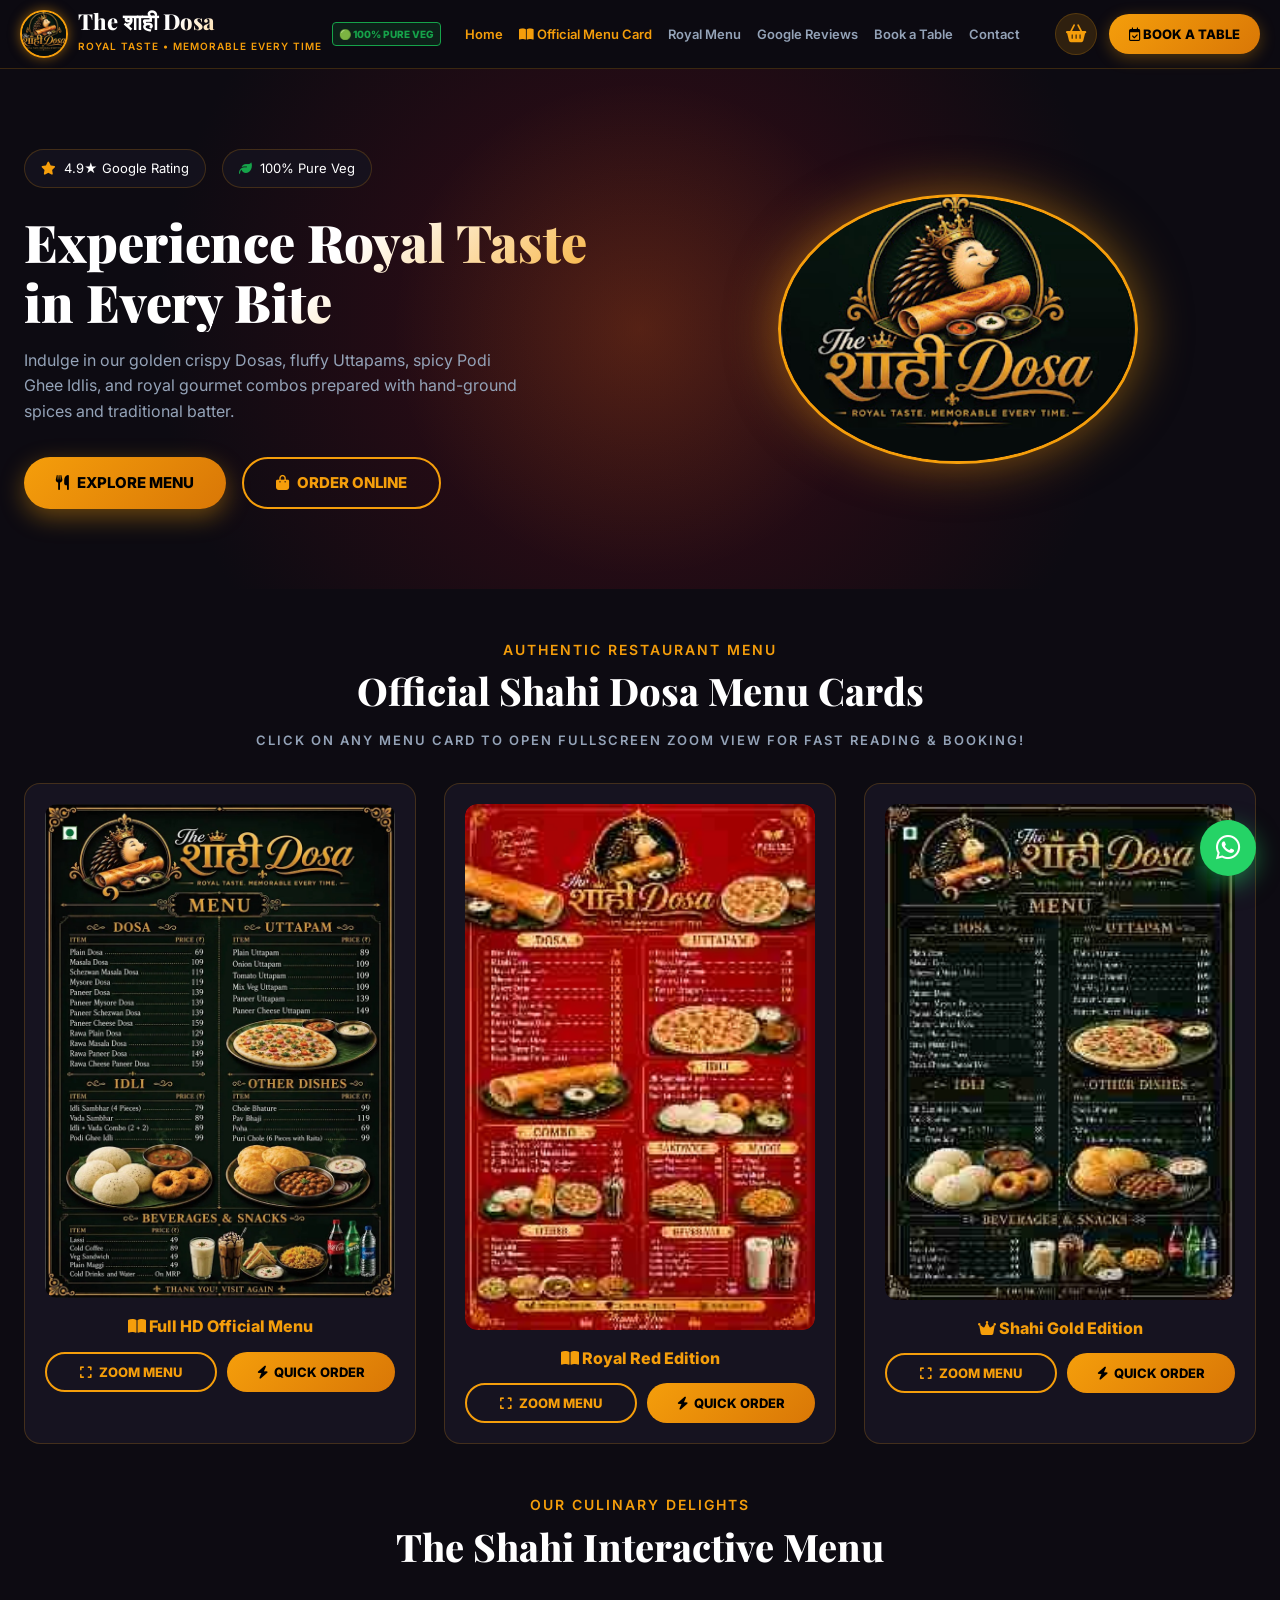
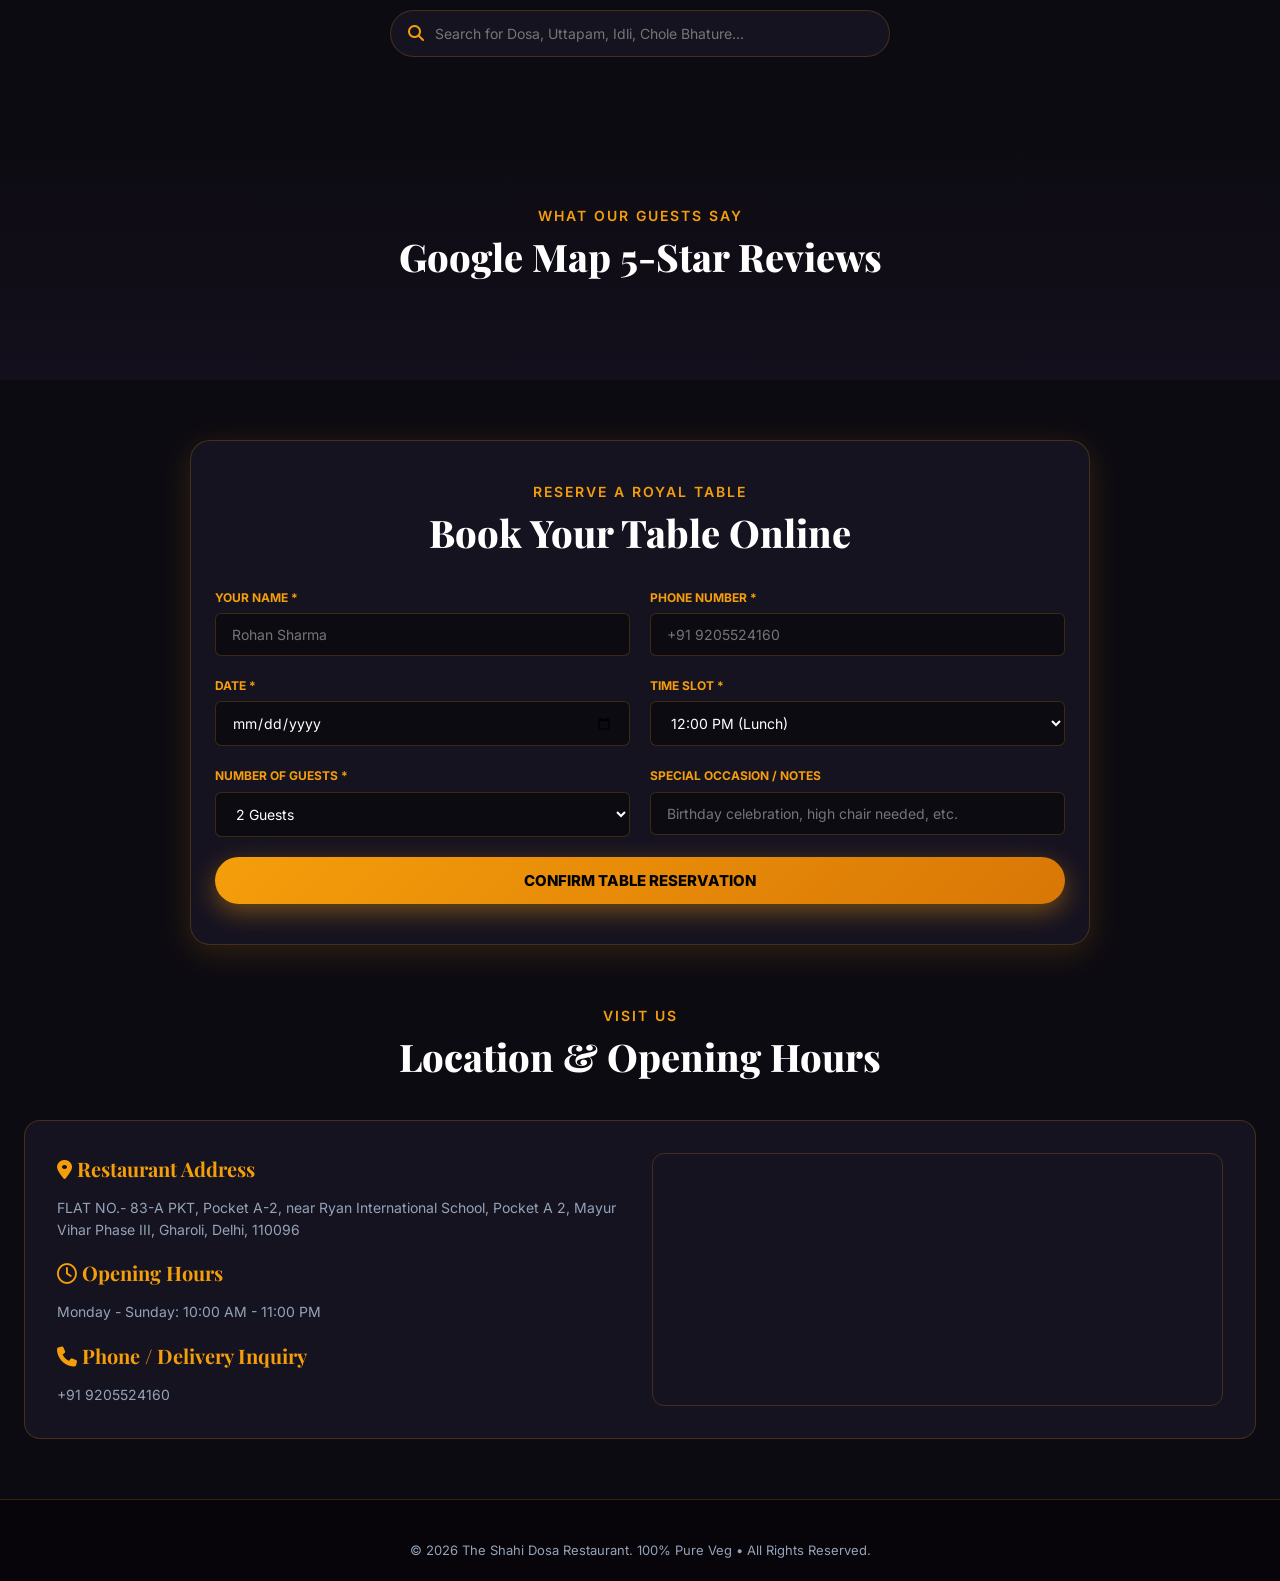
==== commit 7e5a5d24: "Restore Official Menu Card Showcase Section on homepage" ====
--- a/index.html
+++ b/index.html
@@ -831,6 +831,64 @@
       </div>
     </section>
 
+    <!-- Official Restaurant Menu Card Showcase Section -->
+    <section id="officialMenuCard" style="max-width:1280px; margin:50px auto; padding:0 24px;">
+      <div class="section-title-wrap">
+        <p>AUTHENTIC RESTAURANT MENU</p>
+        <h2>Official Shahi Dosa Menu Cards</h2>
+        <p style="font-size:13px; color:var(--text-muted); margin-top:4px">Click on any menu card to open Fullscreen Zoom view for fast reading & booking!</p>
+      </div>
+
+      <div style="display:grid; grid-template-columns: repeat(auto-fit, minmax(320px, 1fr)); gap:28px;">
+        
+        <!-- Full HD Official Menu Card -->
+        <div style="background:var(--card-bg); border:1px solid var(--card-border); border-radius:16px; padding:20px; text-align:center; transition:var(--transition); position:relative" class="menu-card-item">
+          <div style="position:relative; cursor:pointer; overflow:hidden; border-radius:12px;" onclick="openMenuLightbox('menu-card-hd.jpg')">
+            <img src="menu-card-hd.jpg" alt="Official Full HD Menu Card" style="width:100%; height:auto; display:block; border-radius:12px; box-shadow:0 8px 30px rgba(0,0,0,0.6); transition:transform 0.4s ease">
+            <div style="position:absolute; inset:0; background:rgba(0,0,0,0.5); display:flex; align-items:center; justify-content:center; opacity:0; transition:opacity 0.3s ease; border-radius:12px" class="overlay-zoom">
+              <span style="background:var(--gold-accent); color:#000; font-weight:800; font-size:13px; padding:10px 22px; border-radius:30px; box-shadow:0 4px 20px rgba(0,0,0,0.5)"><i class="fa-solid fa-magnifying-glass-plus"></i> CLICK TO ZOOM</span>
+            </div>
+          </div>
+          <div style="font-weight:800; color:var(--gold-accent); margin-top:16px; font-size:16px"><i class="fa-solid fa-book-open"></i> Full HD Official Menu</div>
+          <div style="display:flex; gap:10px; margin-top:12px">
+            <button onclick="openMenuLightbox('menu-card-hd.jpg')" class="btn-outline-gold" style="flex:1; justify-content:center; padding:10px; font-size:13px"><i class="fa-solid fa-expand"></i> ZOOM MENU</button>
+            <button onclick="openOrderDrawer()" class="add-order-btn" style="flex:1; justify-content:center; padding:10px; font-size:13px"><i class="fa-solid fa-bolt"></i> QUICK ORDER</button>
+          </div>
+        </div>
+
+        <!-- Red Edition Card -->
+        <div style="background:var(--card-bg); border:1px solid var(--card-border); border-radius:16px; padding:20px; text-align:center; transition:var(--transition); position:relative" class="menu-card-item">
+          <div style="position:relative; cursor:pointer; overflow:hidden; border-radius:12px;" onclick="openMenuLightbox('menu-card-red.jpg')">
+            <img src="menu-card-red.jpg" alt="The Shahi Dosa Royal Red Menu Card" style="width:100%; height:auto; display:block; border-radius:12px; box-shadow:0 8px 30px rgba(0,0,0,0.6); transition:transform 0.4s ease">
+            <div style="position:absolute; inset:0; background:rgba(0,0,0,0.5); display:flex; align-items:center; justify-content:center; opacity:0; transition:opacity 0.3s ease; border-radius:12px" class="overlay-zoom">
+              <span style="background:var(--gold-accent); color:#000; font-weight:800; font-size:13px; padding:10px 22px; border-radius:30px; box-shadow:0 4px 20px rgba(0,0,0,0.5)"><i class="fa-solid fa-magnifying-glass-plus"></i> CLICK TO ZOOM</span>
+            </div>
+          </div>
+          <div style="font-weight:800; color:var(--gold-accent); margin-top:16px; font-size:16px"><i class="fa-solid fa-book-open"></i> Royal Red Edition</div>
+          <div style="display:flex; gap:10px; margin-top:12px">
+            <button onclick="openMenuLightbox('menu-card-red.jpg')" class="btn-outline-gold" style="flex:1; justify-content:center; padding:10px; font-size:13px"><i class="fa-solid fa-expand"></i> ZOOM MENU</button>
+            <button onclick="openOrderDrawer()" class="add-order-btn" style="flex:1; justify-content:center; padding:10px; font-size:13px"><i class="fa-solid fa-bolt"></i> QUICK ORDER</button>
+          </div>
+        </div>
+
+        <!-- Black Gold Edition Card -->
+        <div style="background:var(--card-bg); border:1px solid var(--card-border); border-radius:16px; padding:20px; text-align:center; transition:var(--transition); position:relative" class="menu-card-item">
+          <div style="position:relative; cursor:pointer; overflow:hidden; border-radius:12px;" onclick="openMenuLightbox('menu-card-black.jpg')">
+            <img src="menu-card-black.jpg" alt="The Shahi Dosa Premium Black Gold Menu Card" style="width:100%; height:auto; display:block; border-radius:12px; box-shadow:0 8px 30px rgba(0,0,0,0.6); transition:transform 0.4s ease">
+            <div style="position:absolute; inset:0; background:rgba(0,0,0,0.5); display:flex; align-items:center; justify-content:center; opacity:0; transition:opacity 0.3s ease; border-radius:12px" class="overlay-zoom">
+              <span style="background:var(--gold-accent); color:#000; font-weight:800; font-size:13px; padding:10px 22px; border-radius:30px; box-shadow:0 4px 20px rgba(0,0,0,0.5)"><i class="fa-solid fa-magnifying-glass-plus"></i> CLICK TO ZOOM</span>
+            </div>
+          </div>
+          <div style="font-weight:800; color:var(--gold-accent); margin-top:16px; font-size:16px"><i class="fa-solid fa-crown"></i> Shahi Gold Edition</div>
+          <div style="display:flex; gap:10px; margin-top:12px">
+            <button onclick="openMenuLightbox('menu-card-black.jpg')" class="btn-outline-gold" style="flex:1; justify-content:center; padding:10px; font-size:13px"><i class="fa-solid fa-expand"></i> ZOOM MENU</button>
+            <button onclick="openOrderDrawer()" class="add-order-btn" style="flex:1; justify-content:center; padding:10px; font-size:13px"><i class="fa-solid fa-bolt"></i> QUICK ORDER</button>
+          </div>
+        </div>
+
+      </div>
+    </section>
+
     </section>
 
     <!-- Interactive Food Menu Catalog Section -->
@@ -1037,7 +1095,12 @@
         <button onclick="closeOfficialMenuModal()" style="background:none; color:#fff; font-size:24px; cursor:pointer"><i class="fa-solid fa-xmark"></i></button>
       </div>
 
-      <div style="display:grid; grid-template-columns: repeat(auto-fit, minmax(300px, 1fr)); gap:24px;">
+      <div style="display:grid; grid-template-columns: repeat(auto-fit, minmax(260px, 1fr)); gap:24px;">
+        <div style="text-align:center;">
+          <img src="menu-card-hd.jpg" alt="Official Full HD Menu Card" style="width:100%; border-radius:12px; cursor:pointer; border:1px solid var(--card-border); box-shadow:0 8px 24px rgba(0,0,0,0.5)" onclick="openMenuLightbox('menu-card-hd.jpg')">
+          <div style="font-weight:700; color:var(--gold-accent); margin-top:10px; font-size:15px">Full HD Official Menu</div>
+        </div>
+
         <div style="text-align:center;">
           <img src="menu-card-red.jpg" alt="Royal Shahi Menu Red" style="width:100%; border-radius:12px; cursor:pointer; border:1px solid var(--card-border); box-shadow:0 8px 24px rgba(0,0,0,0.5)" onclick="openMenuLightbox('menu-card-red.jpg')">
           <div style="font-weight:700; color:var(--gold-accent); margin-top:10px; font-size:15px">Royal Red Edition</div>
@@ -1045,7 +1108,7 @@
 
         <div style="text-align:center;">
           <img src="menu-card-black.jpg" alt="Shahi Premium Menu Black" style="width:100%; border-radius:12px; cursor:pointer; border:1px solid var(--card-border); box-shadow:0 8px 24px rgba(0,0,0,0.5)" onclick="openMenuLightbox('menu-card-black.jpg')">
-          <div style="font-weight:700; color:var(--gold-accent); margin-top:10px; font-size:15px">Shahi Premium Gold Edition</div>
+          <div style="font-weight:700; color:var(--gold-accent); margin-top:10px; font-size:15px">Shahi Gold Edition</div>
         </div>
       </div>
 
--- a/styles.css
+++ b/styles.css
@@ -792,10 +792,30 @@
 }
 
 /* Responsive */
-/* Menu Card Overlay Zoom */
-.menu-card-item:hover .overlay-zoom {
-  opacity: 1 !important;
-}
-.menu-card-item:hover img {
-  transform: scale(1.03);
-}
+/* Rich Animations & Glow Effects */
+.food-card {
+  animation: cardFadeIn 0.5s ease backwards;
+}
+
+@keyframes cardFadeIn {
+  from { opacity: 0; transform: translateY(20px) scale(0.96); }
+  to { opacity: 1; transform: translateY(0) scale(1); }
+}
+
+.book-table-btn, .whatsapp-fab, .btn-primary-gold {
+  animation: buttonGlowPulse 3s infinite ease-in-out;
+}
+
+@keyframes buttonGlowPulse {
+  0%, 100% { box-shadow: 0 4px 16px rgba(245, 158, 11, 0.3); }
+  50% { box-shadow: 0 8px 28px rgba(245, 158, 11, 0.7); }
+}
+
+.hero-food-img {
+  animation: heroLogoFloat 4s infinite ease-in-out;
+}
+
+@keyframes heroLogoFloat {
+  0%, 100% { transform: translateY(0px) rotate(0deg); filter: drop-shadow(0 0 20px rgba(245,158,11,0.5)); }
+  50% { transform: translateY(-12px) rotate(1deg); filter: drop-shadow(0 0 35px rgba(245,158,11,0.8)); }
+}
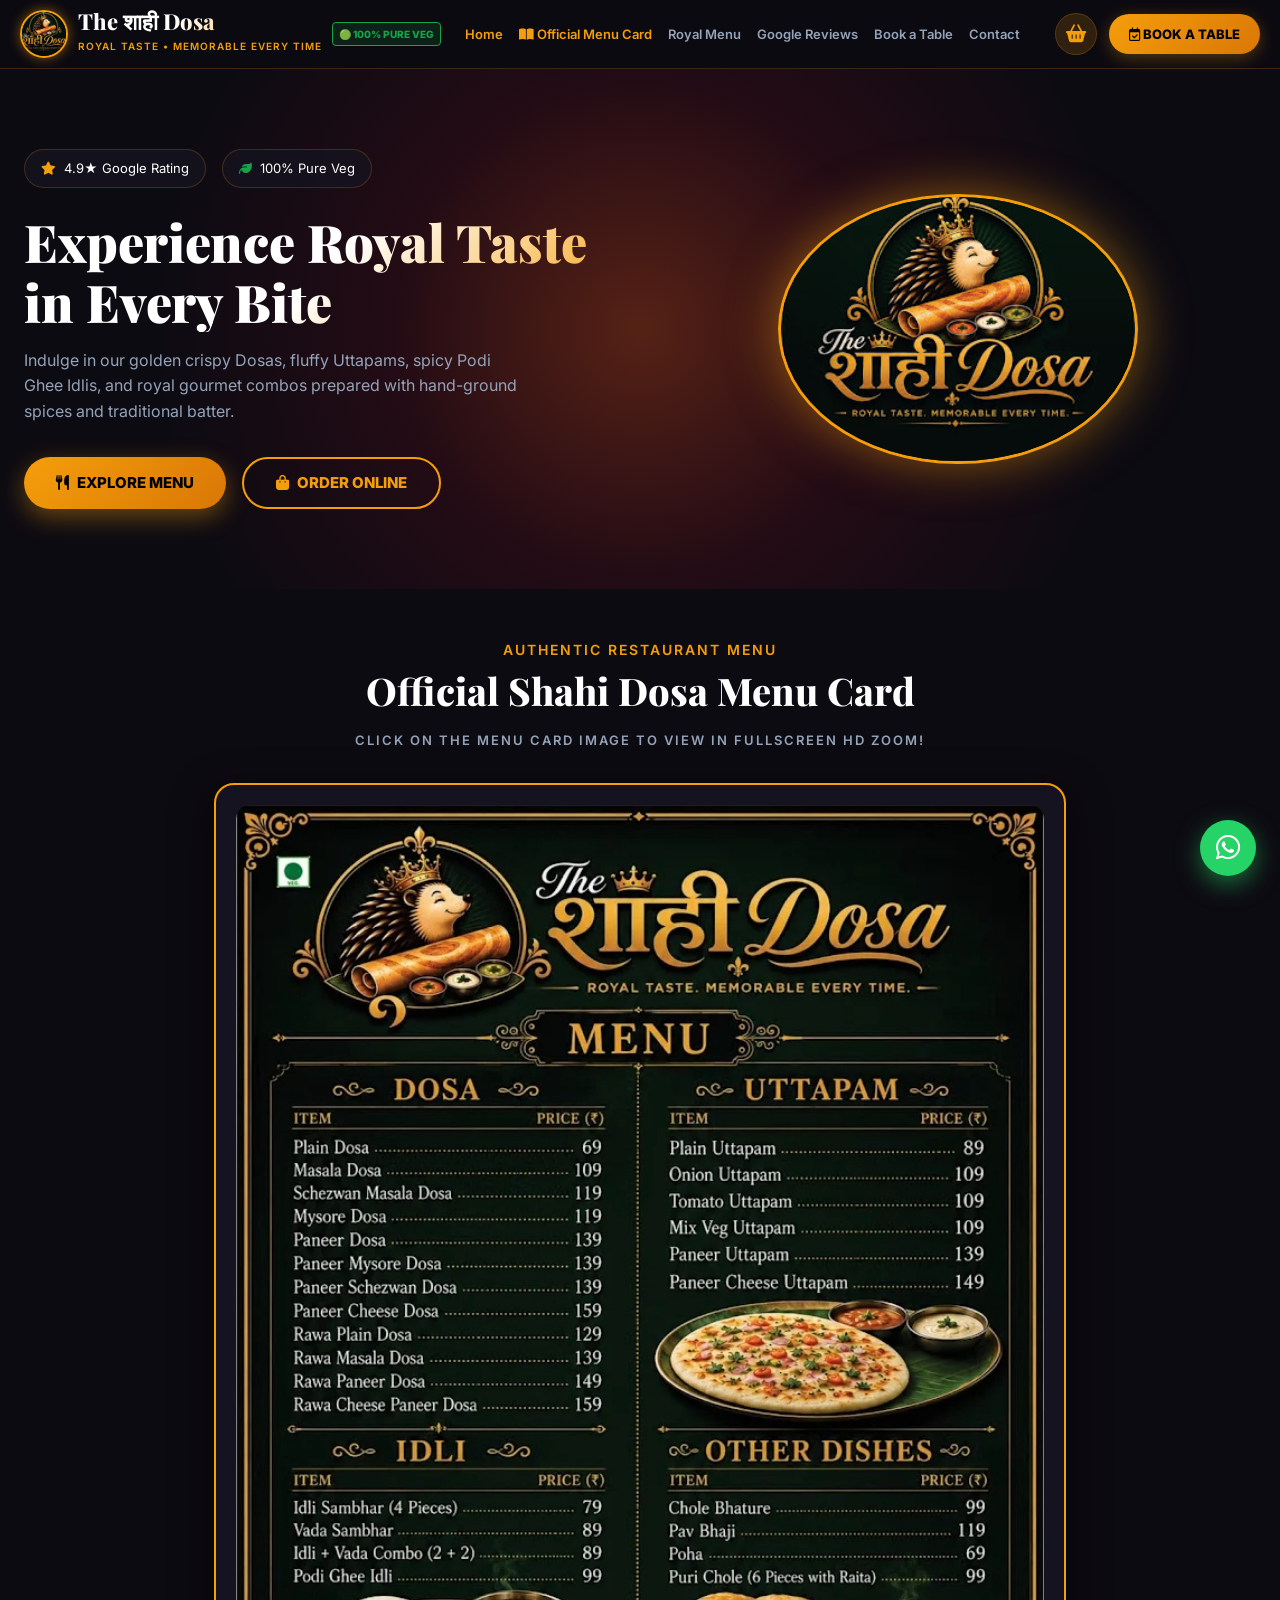
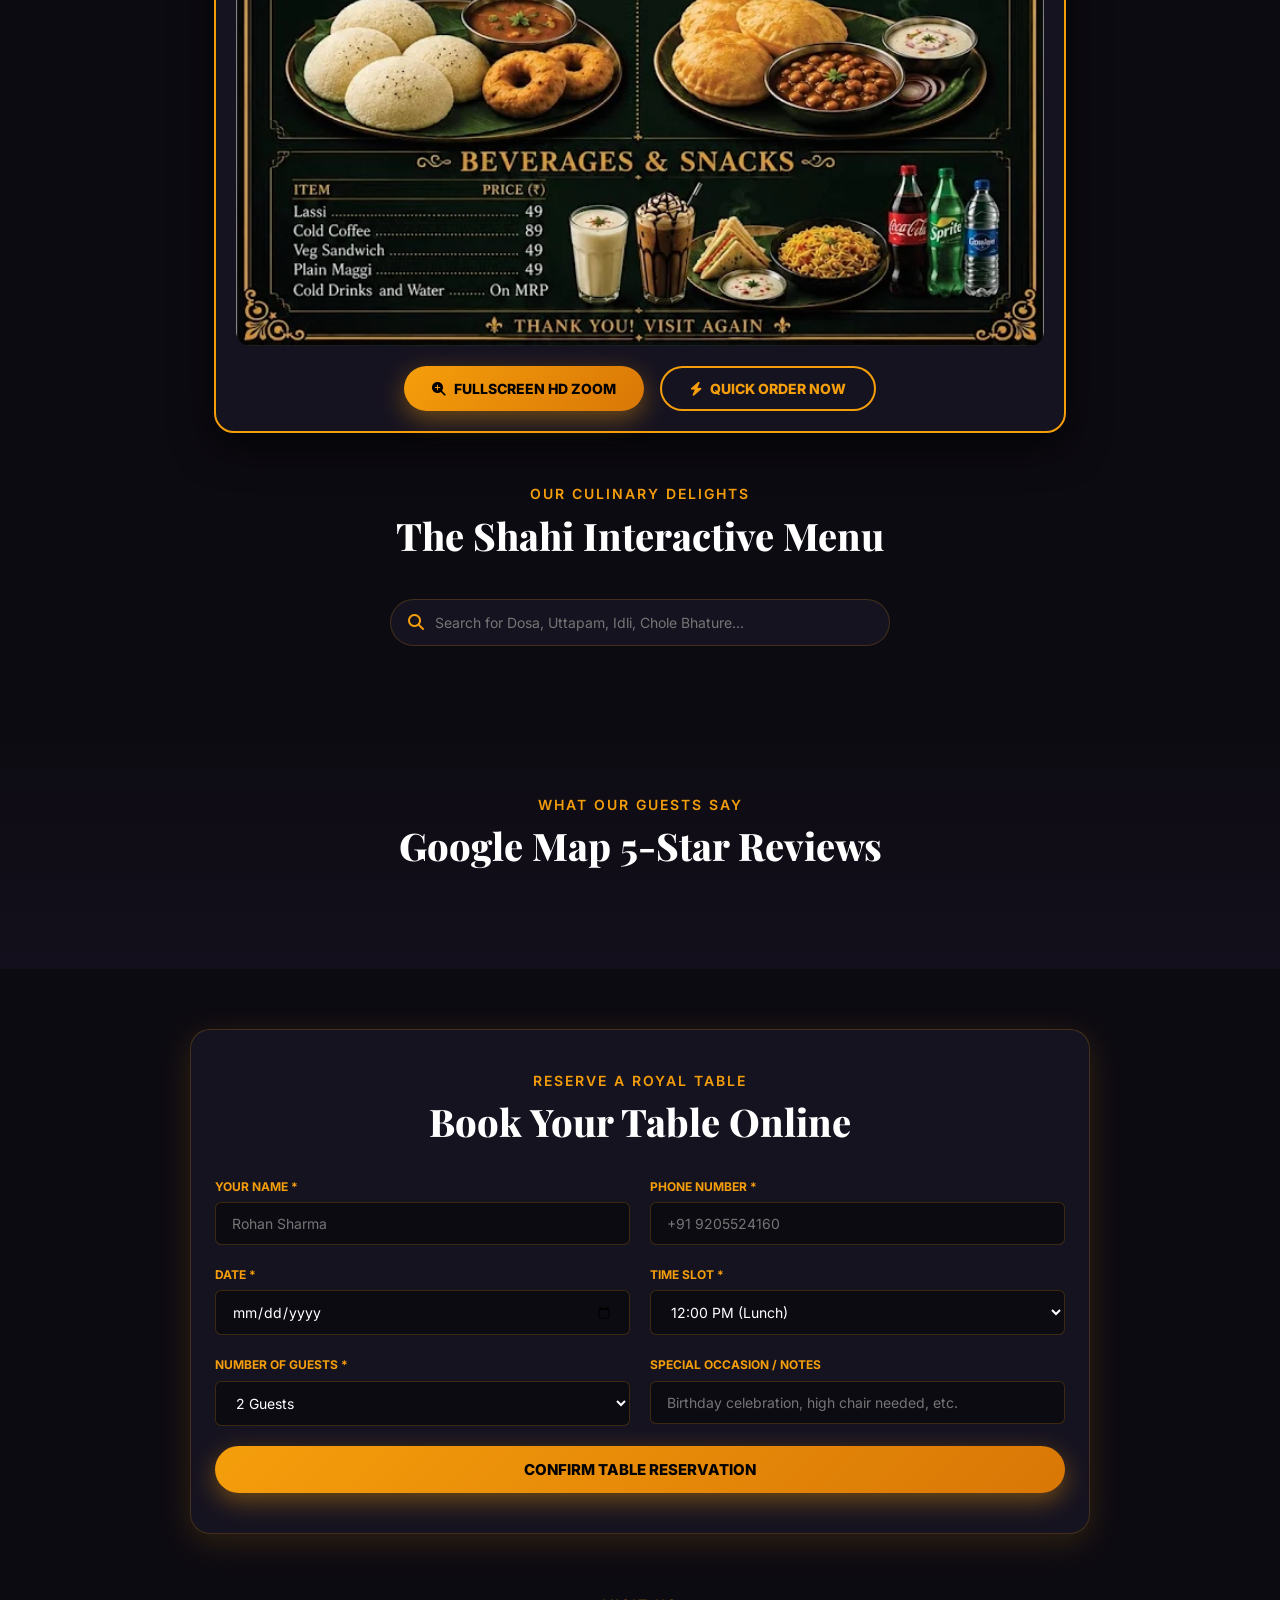
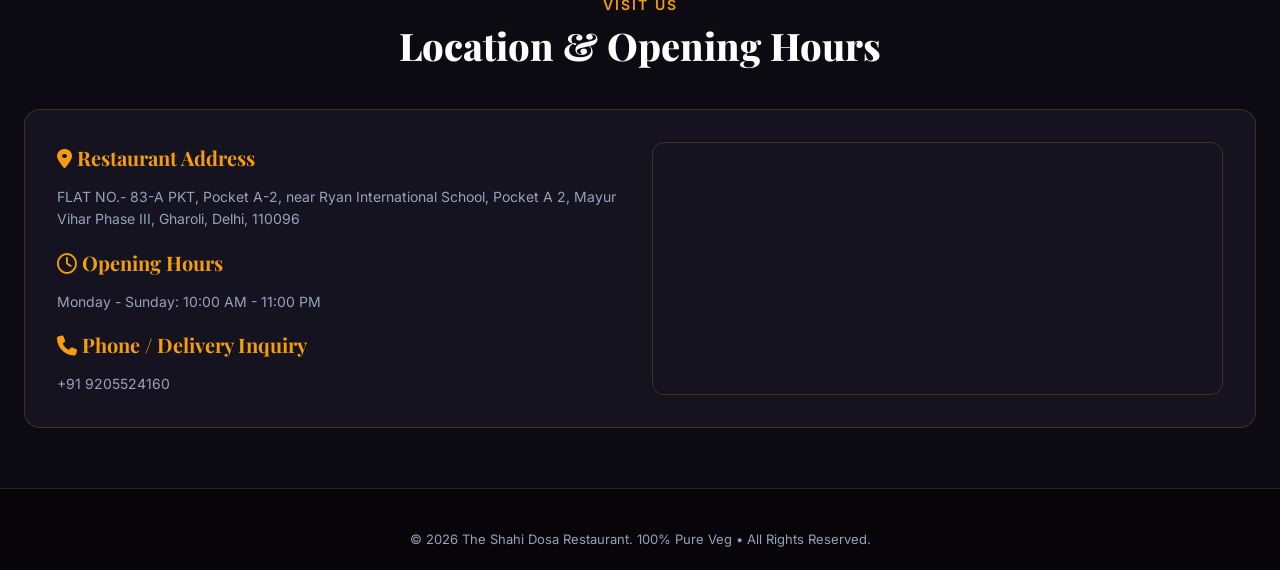
==== commit 1493fe34: "Replace old menu cards with ONLY the official HD Menu Card image with zero text blur" ====
--- a/index.html
+++ b/index.html
@@ -832,60 +832,23 @@
     </section>
 
     <!-- Official Restaurant Menu Card Showcase Section -->
-    <section id="officialMenuCard" style="max-width:1280px; margin:50px auto; padding:0 24px;">
+    <section id="officialMenuCard" style="max-width:900px; margin:50px auto; padding:0 24px;">
       <div class="section-title-wrap">
         <p>AUTHENTIC RESTAURANT MENU</p>
-        <h2>Official Shahi Dosa Menu Cards</h2>
-        <p style="font-size:13px; color:var(--text-muted); margin-top:4px">Click on any menu card to open Fullscreen Zoom view for fast reading & booking!</p>
-      </div>
-
-      <div style="display:grid; grid-template-columns: repeat(auto-fit, minmax(320px, 1fr)); gap:28px;">
-        
-        <!-- Full HD Official Menu Card -->
-        <div style="background:var(--card-bg); border:1px solid var(--card-border); border-radius:16px; padding:20px; text-align:center; transition:var(--transition); position:relative" class="menu-card-item">
-          <div style="position:relative; cursor:pointer; overflow:hidden; border-radius:12px;" onclick="openMenuLightbox('menu-card-hd.jpg')">
-            <img src="menu-card-hd.jpg" alt="Official Full HD Menu Card" style="width:100%; height:auto; display:block; border-radius:12px; box-shadow:0 8px 30px rgba(0,0,0,0.6); transition:transform 0.4s ease">
-            <div style="position:absolute; inset:0; background:rgba(0,0,0,0.5); display:flex; align-items:center; justify-content:center; opacity:0; transition:opacity 0.3s ease; border-radius:12px" class="overlay-zoom">
-              <span style="background:var(--gold-accent); color:#000; font-weight:800; font-size:13px; padding:10px 22px; border-radius:30px; box-shadow:0 4px 20px rgba(0,0,0,0.5)"><i class="fa-solid fa-magnifying-glass-plus"></i> CLICK TO ZOOM</span>
-            </div>
-          </div>
-          <div style="font-weight:800; color:var(--gold-accent); margin-top:16px; font-size:16px"><i class="fa-solid fa-book-open"></i> Full HD Official Menu</div>
-          <div style="display:flex; gap:10px; margin-top:12px">
-            <button onclick="openMenuLightbox('menu-card-hd.jpg')" class="btn-outline-gold" style="flex:1; justify-content:center; padding:10px; font-size:13px"><i class="fa-solid fa-expand"></i> ZOOM MENU</button>
-            <button onclick="openOrderDrawer()" class="add-order-btn" style="flex:1; justify-content:center; padding:10px; font-size:13px"><i class="fa-solid fa-bolt"></i> QUICK ORDER</button>
-          </div>
-        </div>
-
-        <!-- Red Edition Card -->
-        <div style="background:var(--card-bg); border:1px solid var(--card-border); border-radius:16px; padding:20px; text-align:center; transition:var(--transition); position:relative" class="menu-card-item">
-          <div style="position:relative; cursor:pointer; overflow:hidden; border-radius:12px;" onclick="openMenuLightbox('menu-card-red.jpg')">
-            <img src="menu-card-red.jpg" alt="The Shahi Dosa Royal Red Menu Card" style="width:100%; height:auto; display:block; border-radius:12px; box-shadow:0 8px 30px rgba(0,0,0,0.6); transition:transform 0.4s ease">
-            <div style="position:absolute; inset:0; background:rgba(0,0,0,0.5); display:flex; align-items:center; justify-content:center; opacity:0; transition:opacity 0.3s ease; border-radius:12px" class="overlay-zoom">
-              <span style="background:var(--gold-accent); color:#000; font-weight:800; font-size:13px; padding:10px 22px; border-radius:30px; box-shadow:0 4px 20px rgba(0,0,0,0.5)"><i class="fa-solid fa-magnifying-glass-plus"></i> CLICK TO ZOOM</span>
-            </div>
-          </div>
-          <div style="font-weight:800; color:var(--gold-accent); margin-top:16px; font-size:16px"><i class="fa-solid fa-book-open"></i> Royal Red Edition</div>
-          <div style="display:flex; gap:10px; margin-top:12px">
-            <button onclick="openMenuLightbox('menu-card-red.jpg')" class="btn-outline-gold" style="flex:1; justify-content:center; padding:10px; font-size:13px"><i class="fa-solid fa-expand"></i> ZOOM MENU</button>
-            <button onclick="openOrderDrawer()" class="add-order-btn" style="flex:1; justify-content:center; padding:10px; font-size:13px"><i class="fa-solid fa-bolt"></i> QUICK ORDER</button>
-          </div>
-        </div>
-
-        <!-- Black Gold Edition Card -->
-        <div style="background:var(--card-bg); border:1px solid var(--card-border); border-radius:16px; padding:20px; text-align:center; transition:var(--transition); position:relative" class="menu-card-item">
-          <div style="position:relative; cursor:pointer; overflow:hidden; border-radius:12px;" onclick="openMenuLightbox('menu-card-black.jpg')">
-            <img src="menu-card-black.jpg" alt="The Shahi Dosa Premium Black Gold Menu Card" style="width:100%; height:auto; display:block; border-radius:12px; box-shadow:0 8px 30px rgba(0,0,0,0.6); transition:transform 0.4s ease">
-            <div style="position:absolute; inset:0; background:rgba(0,0,0,0.5); display:flex; align-items:center; justify-content:center; opacity:0; transition:opacity 0.3s ease; border-radius:12px" class="overlay-zoom">
-              <span style="background:var(--gold-accent); color:#000; font-weight:800; font-size:13px; padding:10px 22px; border-radius:30px; box-shadow:0 4px 20px rgba(0,0,0,0.5)"><i class="fa-solid fa-magnifying-glass-plus"></i> CLICK TO ZOOM</span>
-            </div>
-          </div>
-          <div style="font-weight:800; color:var(--gold-accent); margin-top:16px; font-size:16px"><i class="fa-solid fa-crown"></i> Shahi Gold Edition</div>
-          <div style="display:flex; gap:10px; margin-top:12px">
-            <button onclick="openMenuLightbox('menu-card-black.jpg')" class="btn-outline-gold" style="flex:1; justify-content:center; padding:10px; font-size:13px"><i class="fa-solid fa-expand"></i> ZOOM MENU</button>
-            <button onclick="openOrderDrawer()" class="add-order-btn" style="flex:1; justify-content:center; padding:10px; font-size:13px"><i class="fa-solid fa-bolt"></i> QUICK ORDER</button>
-          </div>
-        </div>
-
+        <h2>Official Shahi Dosa Menu Card</h2>
+        <p style="font-size:13px; color:var(--text-muted); margin-top:4px">Click on the menu card image to view in Fullscreen HD Zoom!</p>
+      </div>
+
+      <!-- Single Crisp Full HD Official Menu Card -->
+      <div style="background:var(--card-bg); border:2px solid var(--gold-accent); border-radius:20px; padding:20px; text-align:center; box-shadow:0 12px 40px rgba(0,0,0,0.8)">
+        <div style="position:relative; cursor:pointer; overflow:hidden; border-radius:14px;" onclick="openMenuLightbox('menu-card-hd.jpg')">
+          <img src="menu-card-hd.jpg" alt="Official Full HD Menu Card" style="width:100%; height:auto; display:block; border-radius:14px; box-shadow:0 8px 30px rgba(0,0,0,0.7); filter:none !important">
+        </div>
+
+        <div style="display:flex; justify-content:center; gap:16px; margin-top:20px; flex-wrap:wrap">
+          <button onclick="openMenuLightbox('menu-card-hd.jpg')" class="btn-primary-gold" style="padding:12px 28px; font-size:14px"><i class="fa-solid fa-magnifying-glass-plus"></i> FULLSCREEN HD ZOOM</button>
+          <button onclick="openOrderDrawer()" class="btn-outline-gold" style="padding:12px 28px; font-size:14px"><i class="fa-solid fa-bolt"></i> QUICK ORDER NOW</button>
+        </div>
       </div>
     </section>
 
@@ -1095,21 +1058,8 @@
         <button onclick="closeOfficialMenuModal()" style="background:none; color:#fff; font-size:24px; cursor:pointer"><i class="fa-solid fa-xmark"></i></button>
       </div>
 
-      <div style="display:grid; grid-template-columns: repeat(auto-fit, minmax(260px, 1fr)); gap:24px;">
-        <div style="text-align:center;">
-          <img src="menu-card-hd.jpg" alt="Official Full HD Menu Card" style="width:100%; border-radius:12px; cursor:pointer; border:1px solid var(--card-border); box-shadow:0 8px 24px rgba(0,0,0,0.5)" onclick="openMenuLightbox('menu-card-hd.jpg')">
-          <div style="font-weight:700; color:var(--gold-accent); margin-top:10px; font-size:15px">Full HD Official Menu</div>
-        </div>
-
-        <div style="text-align:center;">
-          <img src="menu-card-red.jpg" alt="Royal Shahi Menu Red" style="width:100%; border-radius:12px; cursor:pointer; border:1px solid var(--card-border); box-shadow:0 8px 24px rgba(0,0,0,0.5)" onclick="openMenuLightbox('menu-card-red.jpg')">
-          <div style="font-weight:700; color:var(--gold-accent); margin-top:10px; font-size:15px">Royal Red Edition</div>
-        </div>
-
-        <div style="text-align:center;">
-          <img src="menu-card-black.jpg" alt="Shahi Premium Menu Black" style="width:100%; border-radius:12px; cursor:pointer; border:1px solid var(--card-border); box-shadow:0 8px 24px rgba(0,0,0,0.5)" onclick="openMenuLightbox('menu-card-black.jpg')">
-          <div style="font-weight:700; color:var(--gold-accent); margin-top:10px; font-size:15px">Shahi Gold Edition</div>
-        </div>
+      <div style="text-align:center;">
+        <img src="menu-card-hd.jpg" alt="Official Full HD Menu Card" style="width:100%; max-width:800px; border-radius:12px; cursor:pointer; border:2px solid var(--gold-accent); box-shadow:0 8px 30px rgba(0,0,0,0.7); filter:none !important" onclick="openMenuLightbox('menu-card-hd.jpg')">
       </div>
 
       <div style="margin-top:24px; text-align:center">
--- a/styles.css
+++ b/styles.css
@@ -792,7 +792,16 @@
 }
 
 /* Responsive */
-/* Rich Animations & Glow Effects */
+/* Ultra-Crisp Unblurred Menu Cards */
+.menu-card-item img {
+  transition: transform 0.3s ease, box-shadow 0.3s ease;
+  filter: none !important;
+}
+.menu-card-item:hover img {
+  transform: scale(1.02);
+  box-shadow: 0 12px 40px rgba(245, 158, 11, 0.4);
+}
+
 .food-card {
   animation: cardFadeIn 0.5s ease backwards;
 }
@@ -816,6 +825,6 @@
 }
 
 @keyframes heroLogoFloat {
-  0%, 100% { transform: translateY(0px) rotate(0deg); filter: drop-shadow(0 0 20px rgba(245,158,11,0.5)); }
-  50% { transform: translateY(-12px) rotate(1deg); filter: drop-shadow(0 0 35px rgba(245,158,11,0.8)); }
-}
+  0%, 100% { transform: translateY(0px); filter: drop-shadow(0 0 20px rgba(245,158,11,0.5)); }
+  50% { transform: translateY(-10px); filter: drop-shadow(0 0 35px rgba(245,158,11,0.8)); }
+}
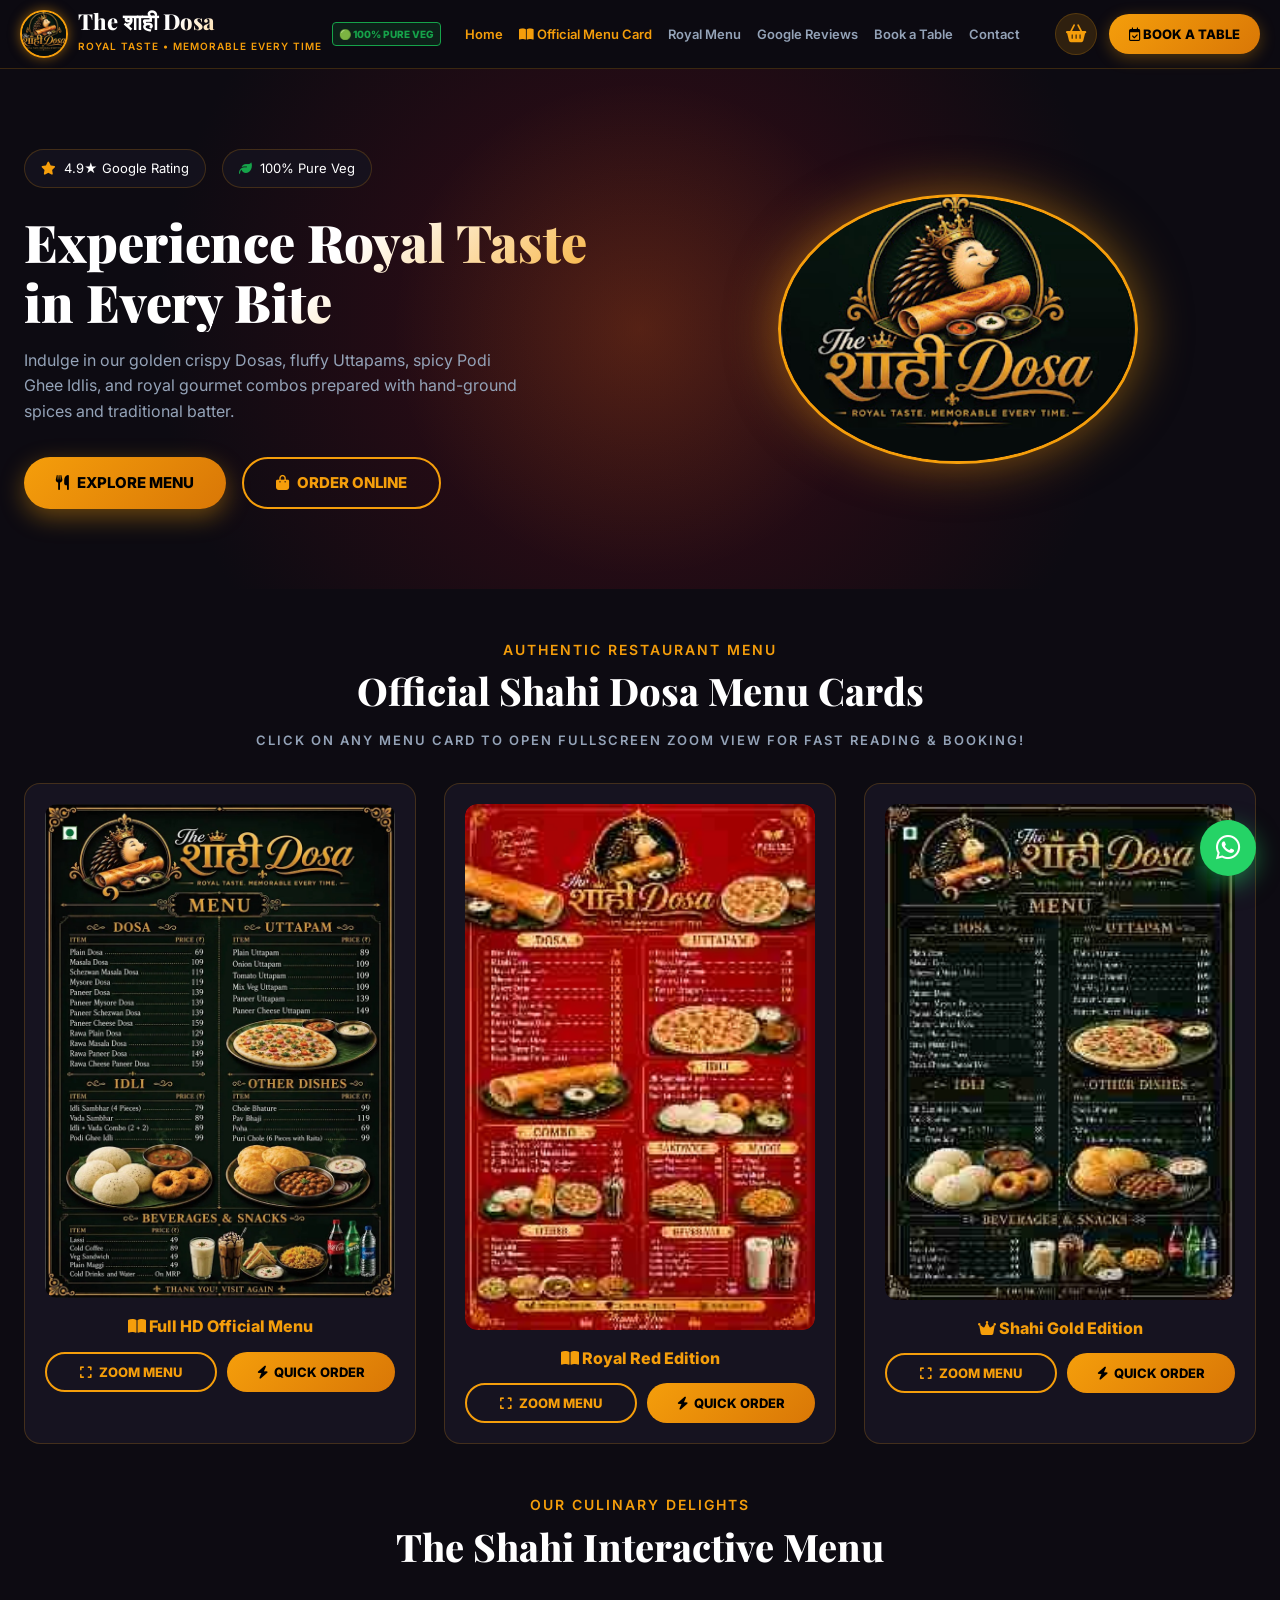
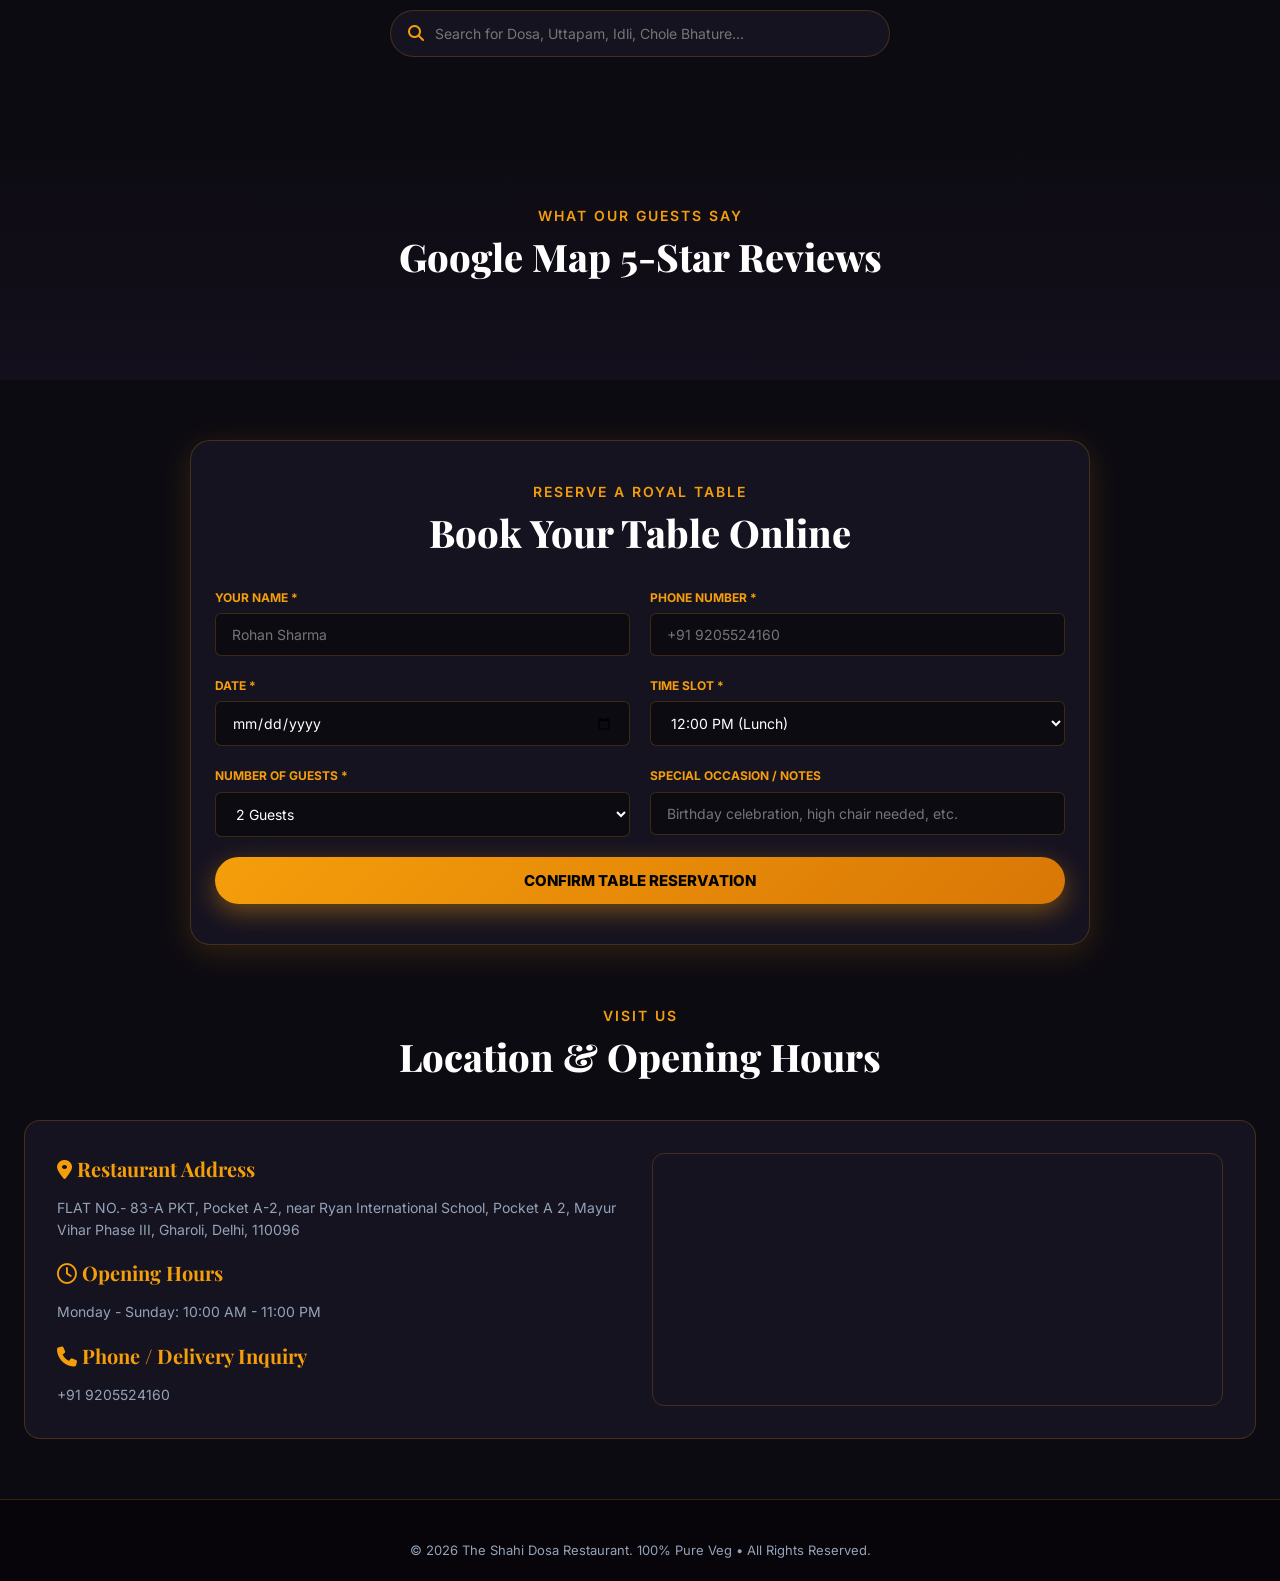
==== commit 6575f436: "Remove hover image blur overlays for 100% crisp unblurred menu card display" ====
--- a/index.html
+++ b/index.html
@@ -832,26 +832,52 @@
     </section>
 
     <!-- Official Restaurant Menu Card Showcase Section -->
-    <section id="officialMenuCard" style="max-width:900px; margin:50px auto; padding:0 24px;">
+    <section id="officialMenuCard" style="max-width:1280px; margin:50px auto; padding:0 24px;">
       <div class="section-title-wrap">
         <p>AUTHENTIC RESTAURANT MENU</p>
-        <h2>Official Shahi Dosa Menu Card</h2>
-        <p style="font-size:13px; color:var(--text-muted); margin-top:4px">Click on the menu card image to view in Fullscreen HD Zoom!</p>
-      </div>
-
-      <!-- Single Crisp Full HD Official Menu Card -->
-      <div style="background:var(--card-bg); border:2px solid var(--gold-accent); border-radius:20px; padding:20px; text-align:center; box-shadow:0 12px 40px rgba(0,0,0,0.8)">
-        <div style="position:relative; cursor:pointer; overflow:hidden; border-radius:14px;" onclick="openMenuLightbox('menu-card-hd.jpg')">
-          <img src="menu-card-hd.jpg" alt="Official Full HD Menu Card" style="width:100%; height:auto; display:block; border-radius:14px; box-shadow:0 8px 30px rgba(0,0,0,0.7); filter:none !important">
-        </div>
-
-        <div style="display:flex; justify-content:center; gap:16px; margin-top:20px; flex-wrap:wrap">
-          <button onclick="openMenuLightbox('menu-card-hd.jpg')" class="btn-primary-gold" style="padding:12px 28px; font-size:14px"><i class="fa-solid fa-magnifying-glass-plus"></i> FULLSCREEN HD ZOOM</button>
-          <button onclick="openOrderDrawer()" class="btn-outline-gold" style="padding:12px 28px; font-size:14px"><i class="fa-solid fa-bolt"></i> QUICK ORDER NOW</button>
-        </div>
-      </div>
-    </section>
-
+        <h2>Official Shahi Dosa Menu Cards</h2>
+        <p style="font-size:13px; color:var(--text-muted); margin-top:4px">Click on any menu card to open Fullscreen Zoom view for fast reading & booking!</p>
+      </div>
+
+      <div style="display:grid; grid-template-columns: repeat(auto-fit, minmax(320px, 1fr)); gap:28px;">
+        
+        <!-- Full HD Official Menu Card -->
+        <div style="background:var(--card-bg); border:1px solid var(--card-border); border-radius:16px; padding:20px; text-align:center; transition:var(--transition); position:relative" class="menu-card-item">
+          <div style="cursor:pointer; overflow:hidden; border-radius:12px;" onclick="openMenuLightbox('menu-card-hd.jpg')">
+            <img src="menu-card-hd.jpg" alt="Official Full HD Menu Card" style="width:100%; height:auto; display:block; border-radius:12px; box-shadow:0 8px 30px rgba(0,0,0,0.6); transition:transform 0.4s ease">
+          </div>
+          <div style="font-weight:800; color:var(--gold-accent); margin-top:16px; font-size:16px"><i class="fa-solid fa-book-open"></i> Full HD Official Menu</div>
+          <div style="display:flex; gap:10px; margin-top:12px">
+            <button onclick="openMenuLightbox('menu-card-hd.jpg')" class="btn-outline-gold" style="flex:1; justify-content:center; padding:10px; font-size:13px"><i class="fa-solid fa-expand"></i> ZOOM MENU</button>
+            <button onclick="openOrderDrawer()" class="add-order-btn" style="flex:1; justify-content:center; padding:10px; font-size:13px"><i class="fa-solid fa-bolt"></i> QUICK ORDER</button>
+          </div>
+        </div>
+
+        <!-- Red Edition Card -->
+        <div style="background:var(--card-bg); border:1px solid var(--card-border); border-radius:16px; padding:20px; text-align:center; transition:var(--transition); position:relative" class="menu-card-item">
+          <div style="cursor:pointer; overflow:hidden; border-radius:12px;" onclick="openMenuLightbox('menu-card-red.jpg')">
+            <img src="menu-card-red.jpg" alt="The Shahi Dosa Royal Red Menu Card" style="width:100%; height:auto; display:block; border-radius:12px; box-shadow:0 8px 30px rgba(0,0,0,0.6); transition:transform 0.4s ease">
+          </div>
+          <div style="font-weight:800; color:var(--gold-accent); margin-top:16px; font-size:16px"><i class="fa-solid fa-book-open"></i> Royal Red Edition</div>
+          <div style="display:flex; gap:10px; margin-top:12px">
+            <button onclick="openMenuLightbox('menu-card-red.jpg')" class="btn-outline-gold" style="flex:1; justify-content:center; padding:10px; font-size:13px"><i class="fa-solid fa-expand"></i> ZOOM MENU</button>
+            <button onclick="openOrderDrawer()" class="add-order-btn" style="flex:1; justify-content:center; padding:10px; font-size:13px"><i class="fa-solid fa-bolt"></i> QUICK ORDER</button>
+          </div>
+        </div>
+
+        <!-- Black Gold Edition Card -->
+        <div style="background:var(--card-bg); border:1px solid var(--card-border); border-radius:16px; padding:20px; text-align:center; transition:var(--transition); position:relative" class="menu-card-item">
+          <div style="cursor:pointer; overflow:hidden; border-radius:12px;" onclick="openMenuLightbox('menu-card-black.jpg')">
+            <img src="menu-card-black.jpg" alt="The Shahi Dosa Premium Black Gold Menu Card" style="width:100%; height:auto; display:block; border-radius:12px; box-shadow:0 8px 30px rgba(0,0,0,0.6); transition:transform 0.4s ease">
+          </div>
+          <div style="font-weight:800; color:var(--gold-accent); margin-top:16px; font-size:16px"><i class="fa-solid fa-crown"></i> Shahi Gold Edition</div>
+          <div style="display:flex; gap:10px; margin-top:12px">
+            <button onclick="openMenuLightbox('menu-card-black.jpg')" class="btn-outline-gold" style="flex:1; justify-content:center; padding:10px; font-size:13px"><i class="fa-solid fa-expand"></i> ZOOM MENU</button>
+            <button onclick="openOrderDrawer()" class="add-order-btn" style="flex:1; justify-content:center; padding:10px; font-size:13px"><i class="fa-solid fa-bolt"></i> QUICK ORDER</button>
+          </div>
+        </div>
+
+      </div>
     </section>
 
     <!-- Interactive Food Menu Catalog Section -->
@@ -1058,8 +1084,21 @@
         <button onclick="closeOfficialMenuModal()" style="background:none; color:#fff; font-size:24px; cursor:pointer"><i class="fa-solid fa-xmark"></i></button>
       </div>
 
-      <div style="text-align:center;">
-        <img src="menu-card-hd.jpg" alt="Official Full HD Menu Card" style="width:100%; max-width:800px; border-radius:12px; cursor:pointer; border:2px solid var(--gold-accent); box-shadow:0 8px 30px rgba(0,0,0,0.7); filter:none !important" onclick="openMenuLightbox('menu-card-hd.jpg')">
+      <div style="display:grid; grid-template-columns: repeat(auto-fit, minmax(260px, 1fr)); gap:24px;">
+        <div style="text-align:center;">
+          <img src="menu-card-hd.jpg" alt="Official Full HD Menu Card" style="width:100%; border-radius:12px; cursor:pointer; border:1px solid var(--card-border); box-shadow:0 8px 24px rgba(0,0,0,0.5)" onclick="openMenuLightbox('menu-card-hd.jpg')">
+          <div style="font-weight:700; color:var(--gold-accent); margin-top:10px; font-size:15px">Full HD Official Menu</div>
+        </div>
+
+        <div style="text-align:center;">
+          <img src="menu-card-red.jpg" alt="Royal Shahi Menu Red" style="width:100%; border-radius:12px; cursor:pointer; border:1px solid var(--card-border); box-shadow:0 8px 24px rgba(0,0,0,0.5)" onclick="openMenuLightbox('menu-card-red.jpg')">
+          <div style="font-weight:700; color:var(--gold-accent); margin-top:10px; font-size:15px">Royal Red Edition</div>
+        </div>
+
+        <div style="text-align:center;">
+          <img src="menu-card-black.jpg" alt="Shahi Premium Menu Black" style="width:100%; border-radius:12px; cursor:pointer; border:1px solid var(--card-border); box-shadow:0 8px 24px rgba(0,0,0,0.5)" onclick="openMenuLightbox('menu-card-black.jpg')">
+          <div style="font-weight:700; color:var(--gold-accent); margin-top:10px; font-size:15px">Shahi Gold Edition</div>
+        </div>
       </div>
 
       <div style="margin-top:24px; text-align:center">
--- a/styles.css
+++ b/styles.css
@@ -792,16 +792,7 @@
 }
 
 /* Responsive */
-/* Ultra-Crisp Unblurred Menu Cards */
-.menu-card-item img {
-  transition: transform 0.3s ease, box-shadow 0.3s ease;
-  filter: none !important;
-}
-.menu-card-item:hover img {
-  transform: scale(1.02);
-  box-shadow: 0 12px 40px rgba(245, 158, 11, 0.4);
-}
-
+/* Rich Animations & Glow Effects */
 .food-card {
   animation: cardFadeIn 0.5s ease backwards;
 }
@@ -825,6 +816,6 @@
 }
 
 @keyframes heroLogoFloat {
-  0%, 100% { transform: translateY(0px); filter: drop-shadow(0 0 20px rgba(245,158,11,0.5)); }
-  50% { transform: translateY(-10px); filter: drop-shadow(0 0 35px rgba(245,158,11,0.8)); }
-}
+  0%, 100% { transform: translateY(0px) rotate(0deg); filter: drop-shadow(0 0 20px rgba(245,158,11,0.5)); }
+  50% { transform: translateY(-12px) rotate(1deg); filter: drop-shadow(0 0 35px rgba(245,158,11,0.8)); }
+}
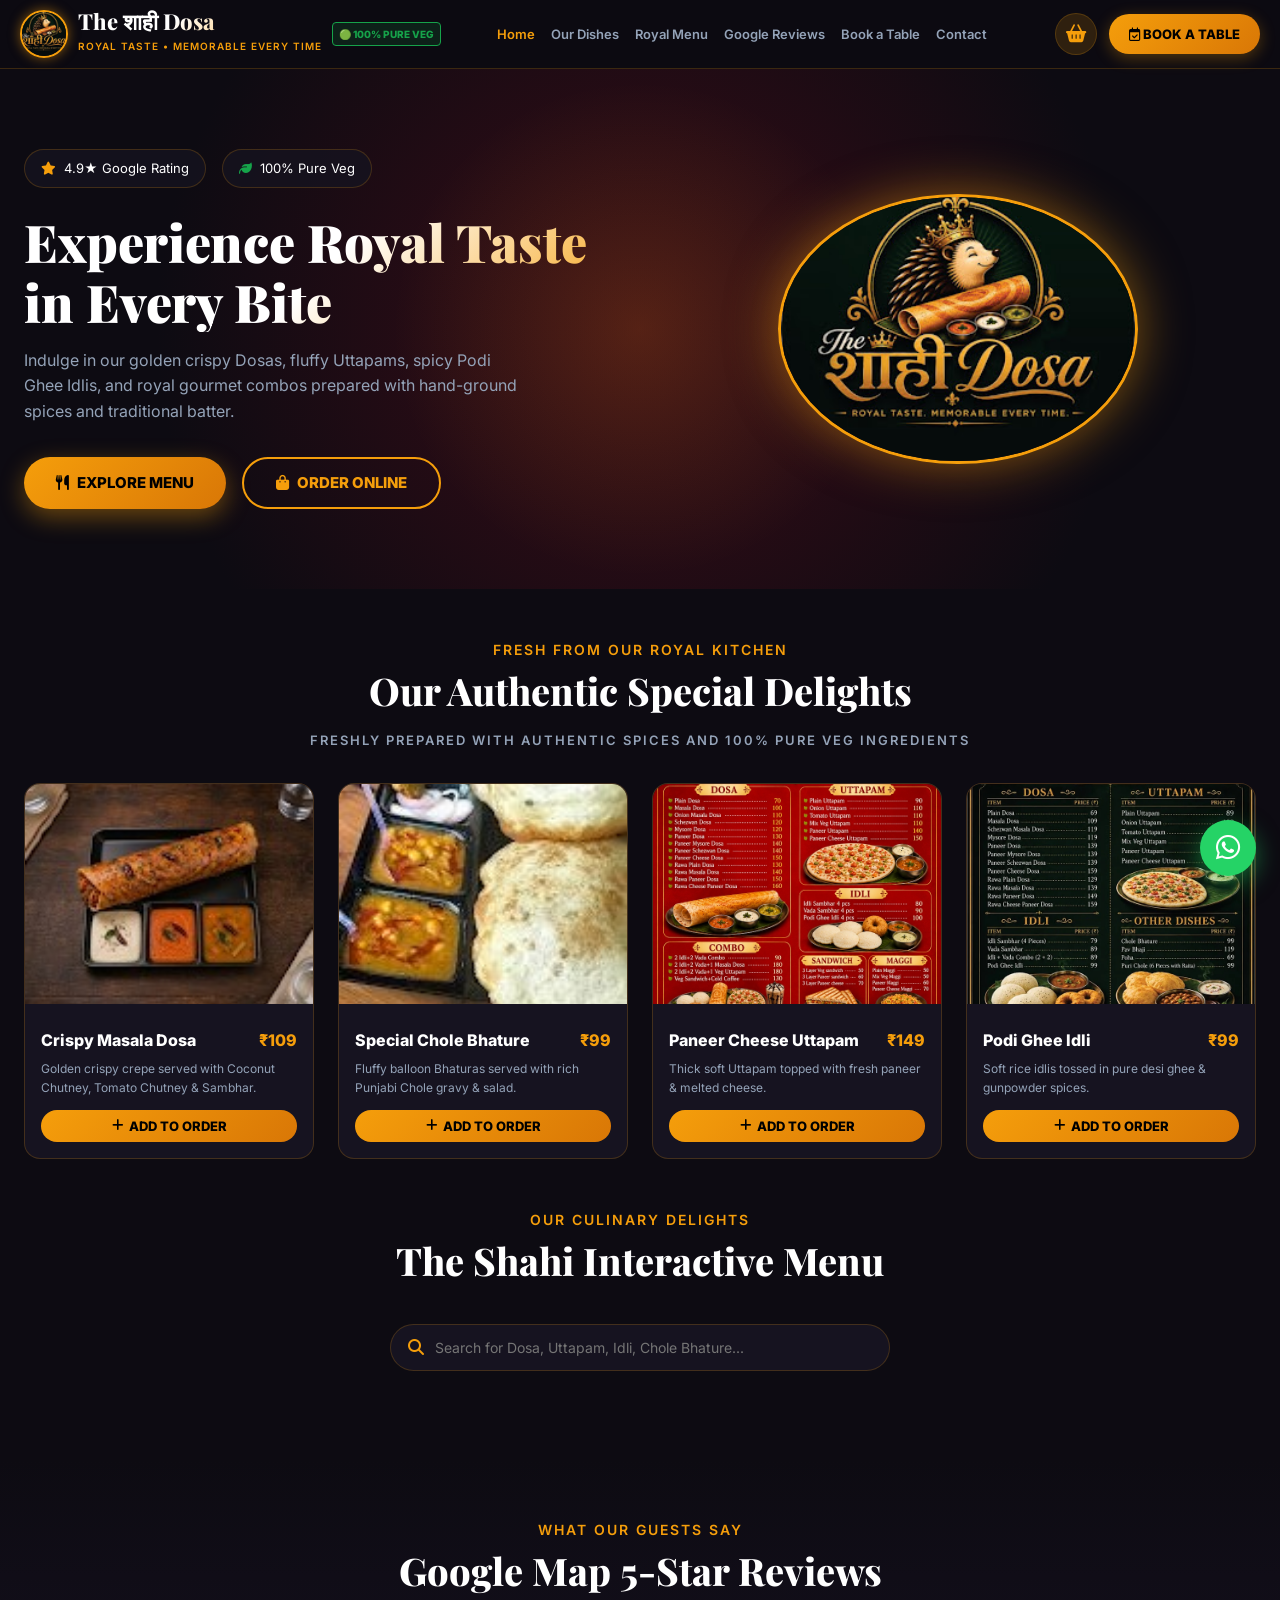
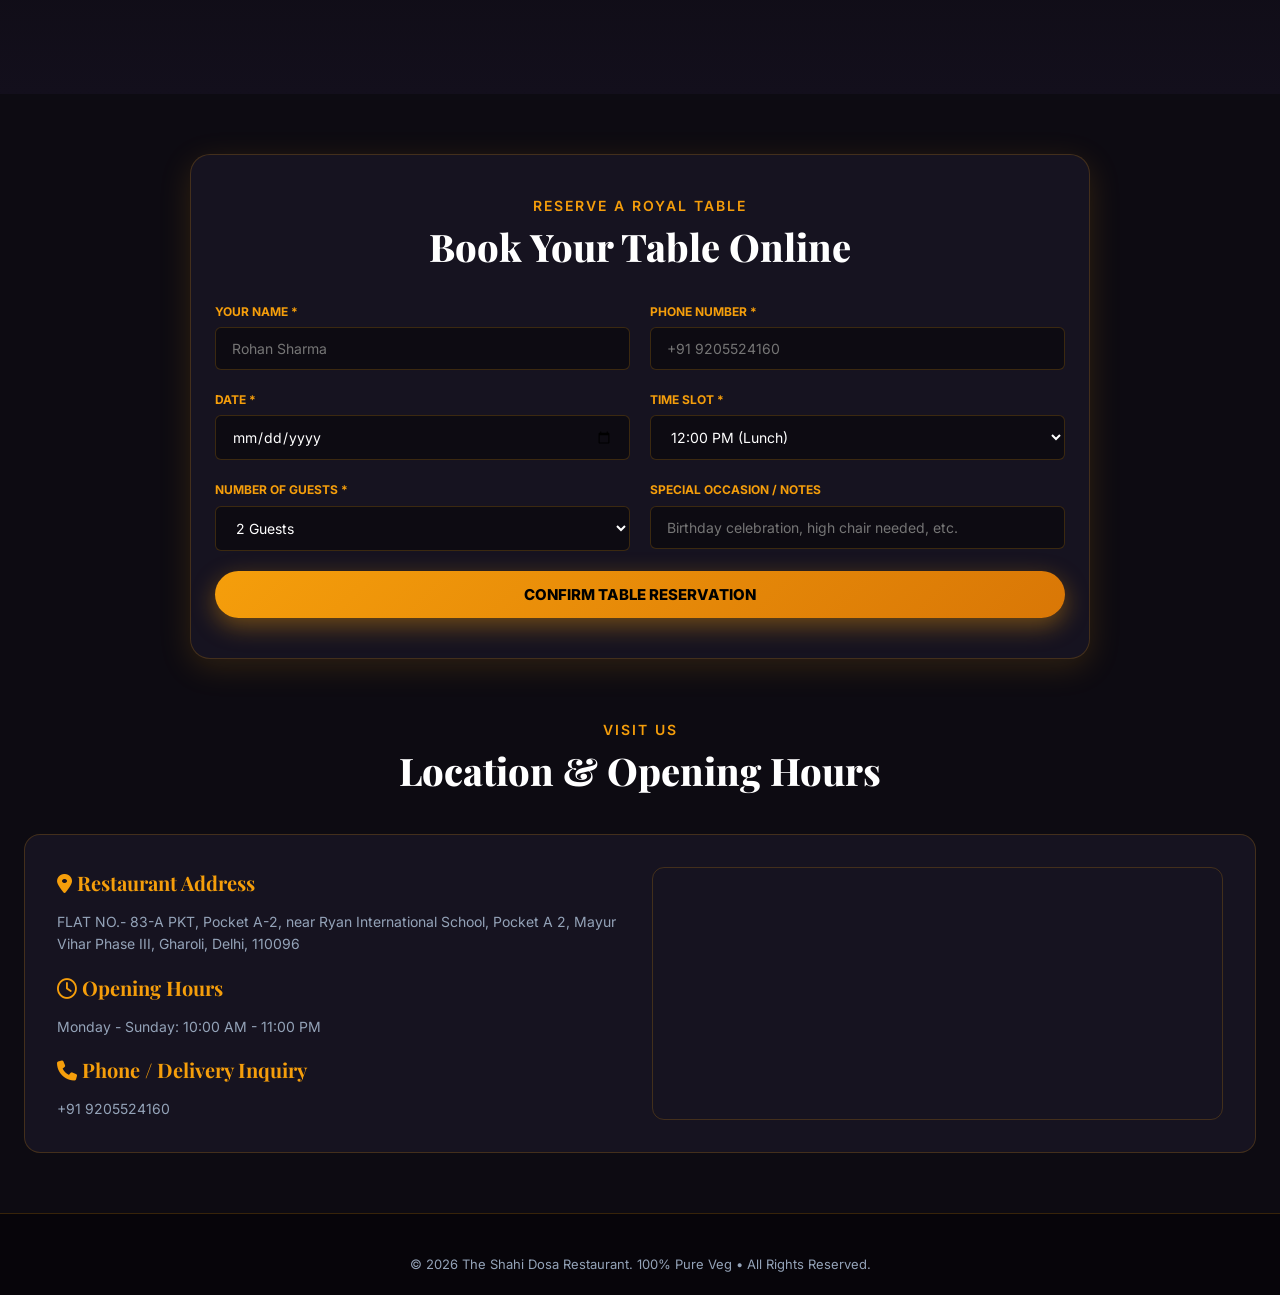
==== commit 35f01742: "Remove Menu Card section completely and integrate Real Food Dish Photos provided by user" ====
--- a/index.html
+++ b/index.html
@@ -781,7 +781,7 @@
 
       <nav class="header-nav">
         <a href="#hero" class="nav-link active">Home</a>
-        <a href="#" onclick="openOfficialMenuModal(); return false;" class="nav-link" style="color:var(--gold-accent)"><i class="fa-solid fa-book-open"></i> Official Menu Card</a>
+        <a href="#dishesGallery" class="nav-link">Our Dishes</a>
         <a href="#menu" class="nav-link">Royal Menu</a>
         <a href="#reviews" class="nav-link">Google Reviews</a>
         <a href="#booking" class="nav-link">Book a Table</a>
@@ -831,49 +831,65 @@
       </div>
     </section>
 
-    <!-- Official Restaurant Menu Card Showcase Section -->
-    <section id="officialMenuCard" style="max-width:1280px; margin:50px auto; padding:0 24px;">
+    <!-- Authentic Food Dishes Gallery Section -->
+    <section id="dishesGallery" style="max-width:1280px; margin:50px auto; padding:0 24px;">
       <div class="section-title-wrap">
-        <p>AUTHENTIC RESTAURANT MENU</p>
-        <h2>Official Shahi Dosa Menu Cards</h2>
-        <p style="font-size:13px; color:var(--text-muted); margin-top:4px">Click on any menu card to open Fullscreen Zoom view for fast reading & booking!</p>
-      </div>
-
-      <div style="display:grid; grid-template-columns: repeat(auto-fit, minmax(320px, 1fr)); gap:28px;">
+        <p>FRESH FROM OUR ROYAL KITCHEN</p>
+        <h2>Our Authentic Special Delights</h2>
+        <p style="font-size:13px; color:var(--text-muted); margin-top:4px">Freshly prepared with authentic spices and 100% Pure Veg ingredients</p>
+      </div>
+
+      <div style="display:grid; grid-template-columns: repeat(auto-fit, minmax(260px, 1fr)); gap:24px;">
         
-        <!-- Full HD Official Menu Card -->
-        <div style="background:var(--card-bg); border:1px solid var(--card-border); border-radius:16px; padding:20px; text-align:center; transition:var(--transition); position:relative" class="menu-card-item">
-          <div style="cursor:pointer; overflow:hidden; border-radius:12px;" onclick="openMenuLightbox('menu-card-hd.jpg')">
-            <img src="menu-card-hd.jpg" alt="Official Full HD Menu Card" style="width:100%; height:auto; display:block; border-radius:12px; box-shadow:0 8px 30px rgba(0,0,0,0.6); transition:transform 0.4s ease">
-          </div>
-          <div style="font-weight:800; color:var(--gold-accent); margin-top:16px; font-size:16px"><i class="fa-solid fa-book-open"></i> Full HD Official Menu</div>
-          <div style="display:flex; gap:10px; margin-top:12px">
-            <button onclick="openMenuLightbox('menu-card-hd.jpg')" class="btn-outline-gold" style="flex:1; justify-content:center; padding:10px; font-size:13px"><i class="fa-solid fa-expand"></i> ZOOM MENU</button>
-            <button onclick="openOrderDrawer()" class="add-order-btn" style="flex:1; justify-content:center; padding:10px; font-size:13px"><i class="fa-solid fa-bolt"></i> QUICK ORDER</button>
-          </div>
-        </div>
-
-        <!-- Red Edition Card -->
-        <div style="background:var(--card-bg); border:1px solid var(--card-border); border-radius:16px; padding:20px; text-align:center; transition:var(--transition); position:relative" class="menu-card-item">
-          <div style="cursor:pointer; overflow:hidden; border-radius:12px;" onclick="openMenuLightbox('menu-card-red.jpg')">
-            <img src="menu-card-red.jpg" alt="The Shahi Dosa Royal Red Menu Card" style="width:100%; height:auto; display:block; border-radius:12px; box-shadow:0 8px 30px rgba(0,0,0,0.6); transition:transform 0.4s ease">
-          </div>
-          <div style="font-weight:800; color:var(--gold-accent); margin-top:16px; font-size:16px"><i class="fa-solid fa-book-open"></i> Royal Red Edition</div>
-          <div style="display:flex; gap:10px; margin-top:12px">
-            <button onclick="openMenuLightbox('menu-card-red.jpg')" class="btn-outline-gold" style="flex:1; justify-content:center; padding:10px; font-size:13px"><i class="fa-solid fa-expand"></i> ZOOM MENU</button>
-            <button onclick="openOrderDrawer()" class="add-order-btn" style="flex:1; justify-content:center; padding:10px; font-size:13px"><i class="fa-solid fa-bolt"></i> QUICK ORDER</button>
-          </div>
-        </div>
-
-        <!-- Black Gold Edition Card -->
-        <div style="background:var(--card-bg); border:1px solid var(--card-border); border-radius:16px; padding:20px; text-align:center; transition:var(--transition); position:relative" class="menu-card-item">
-          <div style="cursor:pointer; overflow:hidden; border-radius:12px;" onclick="openMenuLightbox('menu-card-black.jpg')">
-            <img src="menu-card-black.jpg" alt="The Shahi Dosa Premium Black Gold Menu Card" style="width:100%; height:auto; display:block; border-radius:12px; box-shadow:0 8px 30px rgba(0,0,0,0.6); transition:transform 0.4s ease">
-          </div>
-          <div style="font-weight:800; color:var(--gold-accent); margin-top:16px; font-size:16px"><i class="fa-solid fa-crown"></i> Shahi Gold Edition</div>
-          <div style="display:flex; gap:10px; margin-top:12px">
-            <button onclick="openMenuLightbox('menu-card-black.jpg')" class="btn-outline-gold" style="flex:1; justify-content:center; padding:10px; font-size:13px"><i class="fa-solid fa-expand"></i> ZOOM MENU</button>
-            <button onclick="openOrderDrawer()" class="add-order-btn" style="flex:1; justify-content:center; padding:10px; font-size:13px"><i class="fa-solid fa-bolt"></i> QUICK ORDER</button>
+        <!-- Dish 1: Dosa Platter -->
+        <div style="background:var(--card-bg); border:1px solid var(--card-border); border-radius:16px; overflow:hidden; transition:var(--transition);" class="menu-card-item">
+          <img src="dish-dosa-real.jpg" alt="Crispy Masala Dosa Platter" style="width:100%; height:220px; object-fit:cover;">
+          <div style="padding:16px;">
+            <div style="display:flex; justify-content:space-between; align-items:center; margin-bottom:6px">
+              <span style="font-weight:800; color:#fff; font-size:16px">Crispy Masala Dosa</span>
+              <span style="color:var(--gold-accent); font-weight:800; font-size:16px">₹109</span>
+            </div>
+            <p style="font-size:12px; color:var(--text-muted); margin-bottom:12px">Golden crispy crepe served with Coconut Chutney, Tomato Chutney & Sambhar.</p>
+            <button onclick="addToOrderCart('dosa-2')" class="add-order-btn" style="width:100%; justify-content:center"><i class="fa-solid fa-plus"></i> ADD TO ORDER</button>
+          </div>
+        </div>
+
+        <!-- Dish 2: Chole Bhature -->
+        <div style="background:var(--card-bg); border:1px solid var(--card-border); border-radius:16px; overflow:hidden; transition:var(--transition);" class="menu-card-item">
+          <img src="dish-chole-bhature-real.jpg" alt="Special Chole Bhature" style="width:100%; height:220px; object-fit:cover;">
+          <div style="padding:16px;">
+            <div style="display:flex; justify-content:space-between; align-items:center; margin-bottom:6px">
+              <span style="font-weight:800; color:#fff; font-size:16px">Special Chole Bhature</span>
+              <span style="color:var(--gold-accent); font-weight:800; font-size:16px">₹99</span>
+            </div>
+            <p style="font-size:12px; color:var(--text-muted); margin-bottom:12px">Fluffy balloon Bhaturas served with rich Punjabi Chole gravy & salad.</p>
+            <button onclick="addToOrderCart('oth-1')" class="add-order-btn" style="width:100%; justify-content:center"><i class="fa-solid fa-plus"></i> ADD TO ORDER</button>
+          </div>
+        </div>
+
+        <!-- Dish 3: Uttapam -->
+        <div style="background:var(--card-bg); border:1px solid var(--card-border); border-radius:16px; overflow:hidden; transition:var(--transition);" class="menu-card-item">
+          <img src="dish-uttapam-real.jpg" alt="Paneer Cheese Uttapam" style="width:100%; height:220px; object-fit:cover;">
+          <div style="padding:16px;">
+            <div style="display:flex; justify-content:space-between; align-items:center; margin-bottom:6px">
+              <span style="font-weight:800; color:#fff; font-size:16px">Paneer Cheese Uttapam</span>
+              <span style="color:var(--gold-accent); font-weight:800; font-size:16px">₹149</span>
+            </div>
+            <p style="font-size:12px; color:var(--text-muted); margin-bottom:12px">Thick soft Uttapam topped with fresh paneer & melted cheese.</p>
+            <button onclick="addToOrderCart('ut-6')" class="add-order-btn" style="width:100%; justify-content:center"><i class="fa-solid fa-plus"></i> ADD TO ORDER</button>
+          </div>
+        </div>
+
+        <!-- Dish 4: Podi Ghee Idli -->
+        <div style="background:var(--card-bg); border:1px solid var(--card-border); border-radius:16px; overflow:hidden; transition:var(--transition);" class="menu-card-item">
+          <img src="dish-idli-real.jpg" alt="Podi Ghee Idli" style="width:100%; height:220px; object-fit:cover;">
+          <div style="padding:16px;">
+            <div style="display:flex; justify-content:space-between; align-items:center; margin-bottom:6px">
+              <span style="font-weight:800; color:#fff; font-size:16px">Podi Ghee Idli</span>
+              <span style="color:var(--gold-accent); font-weight:800; font-size:16px">₹99</span>
+            </div>
+            <p style="font-size:12px; color:var(--text-muted); margin-bottom:12px">Soft rice idlis tossed in pure desi ghee & gunpowder spices.</p>
+            <button onclick="addToOrderCart('idli-3')" class="add-order-btn" style="width:100%; justify-content:center"><i class="fa-solid fa-plus"></i> ADD TO ORDER</button>
           </div>
         </div>
 
@@ -1072,42 +1088,6 @@
     </div>
   </div>
 
-  <!-- Dedicated Official Menu Card Modal (Clean & Unblurred) -->
-  <div id="officialMenuModalBackdrop" style="position:fixed; inset:0; background:rgba(0,0,0,0.92); z-index:3200; display:none; align-items:center; justify-content:center; padding:20px; overflow-y:auto;" onclick="if(event.target===this) closeOfficialMenuModal()">
-    <div style="background:#161320; border:1px solid var(--card-border); border-radius:16px; width:100%; max-width:960px; max-height:90vh; overflow-y:auto; padding:24px; position:relative; box-shadow:0 20px 50px rgba(0,0,0,0.8)">
-      
-      <div style="display:flex; justify-content:space-between; align-items:center; margin-bottom:20px; border-bottom:1px solid var(--card-border); padding-bottom:16px">
-        <div>
-          <h2 style="font-size:22px; font-weight:800; color:var(--gold-accent); display:flex; align-items:center; gap:8px"><i class="fa-solid fa-book-open"></i> Official Shahi Dosa Menu Cards</h2>
-          <p style="font-size:13px; color:var(--text-muted)">Click any menu card image below to view in Fullscreen Zoom!</p>
-        </div>
-        <button onclick="closeOfficialMenuModal()" style="background:none; color:#fff; font-size:24px; cursor:pointer"><i class="fa-solid fa-xmark"></i></button>
-      </div>
-
-      <div style="display:grid; grid-template-columns: repeat(auto-fit, minmax(260px, 1fr)); gap:24px;">
-        <div style="text-align:center;">
-          <img src="menu-card-hd.jpg" alt="Official Full HD Menu Card" style="width:100%; border-radius:12px; cursor:pointer; border:1px solid var(--card-border); box-shadow:0 8px 24px rgba(0,0,0,0.5)" onclick="openMenuLightbox('menu-card-hd.jpg')">
-          <div style="font-weight:700; color:var(--gold-accent); margin-top:10px; font-size:15px">Full HD Official Menu</div>
-        </div>
-
-        <div style="text-align:center;">
-          <img src="menu-card-red.jpg" alt="Royal Shahi Menu Red" style="width:100%; border-radius:12px; cursor:pointer; border:1px solid var(--card-border); box-shadow:0 8px 24px rgba(0,0,0,0.5)" onclick="openMenuLightbox('menu-card-red.jpg')">
-          <div style="font-weight:700; color:var(--gold-accent); margin-top:10px; font-size:15px">Royal Red Edition</div>
-        </div>
-
-        <div style="text-align:center;">
-          <img src="menu-card-black.jpg" alt="Shahi Premium Menu Black" style="width:100%; border-radius:12px; cursor:pointer; border:1px solid var(--card-border); box-shadow:0 8px 24px rgba(0,0,0,0.5)" onclick="openMenuLightbox('menu-card-black.jpg')">
-          <div style="font-weight:700; color:var(--gold-accent); margin-top:10px; font-size:15px">Shahi Gold Edition</div>
-        </div>
-      </div>
-
-      <div style="margin-top:24px; text-align:center">
-        <button onclick="closeOfficialMenuModal(); openOrderDrawer();" class="btn-primary-gold" style="padding:12px 32px; font-size:14px"><i class="fa-solid fa-bolt"></i> PROCEED TO ORDER NOW</button>
-      </div>
-
-    </div>
-  </div>
-
   <!-- Menu Card Lightbox Zoom Modal -->
   <div id="menuLightboxModal" style="position:fixed; inset:0; background:rgba(0,0,0,0.95); z-index:3500; display:none; align-items:center; justify-content:center; padding:20px;" onclick="if(event.target===this) closeMenuLightbox()">
     <div style="position:relative; max-width:92vw; max-height:92vh; display:flex; flex-direction:column; align-items:center;">
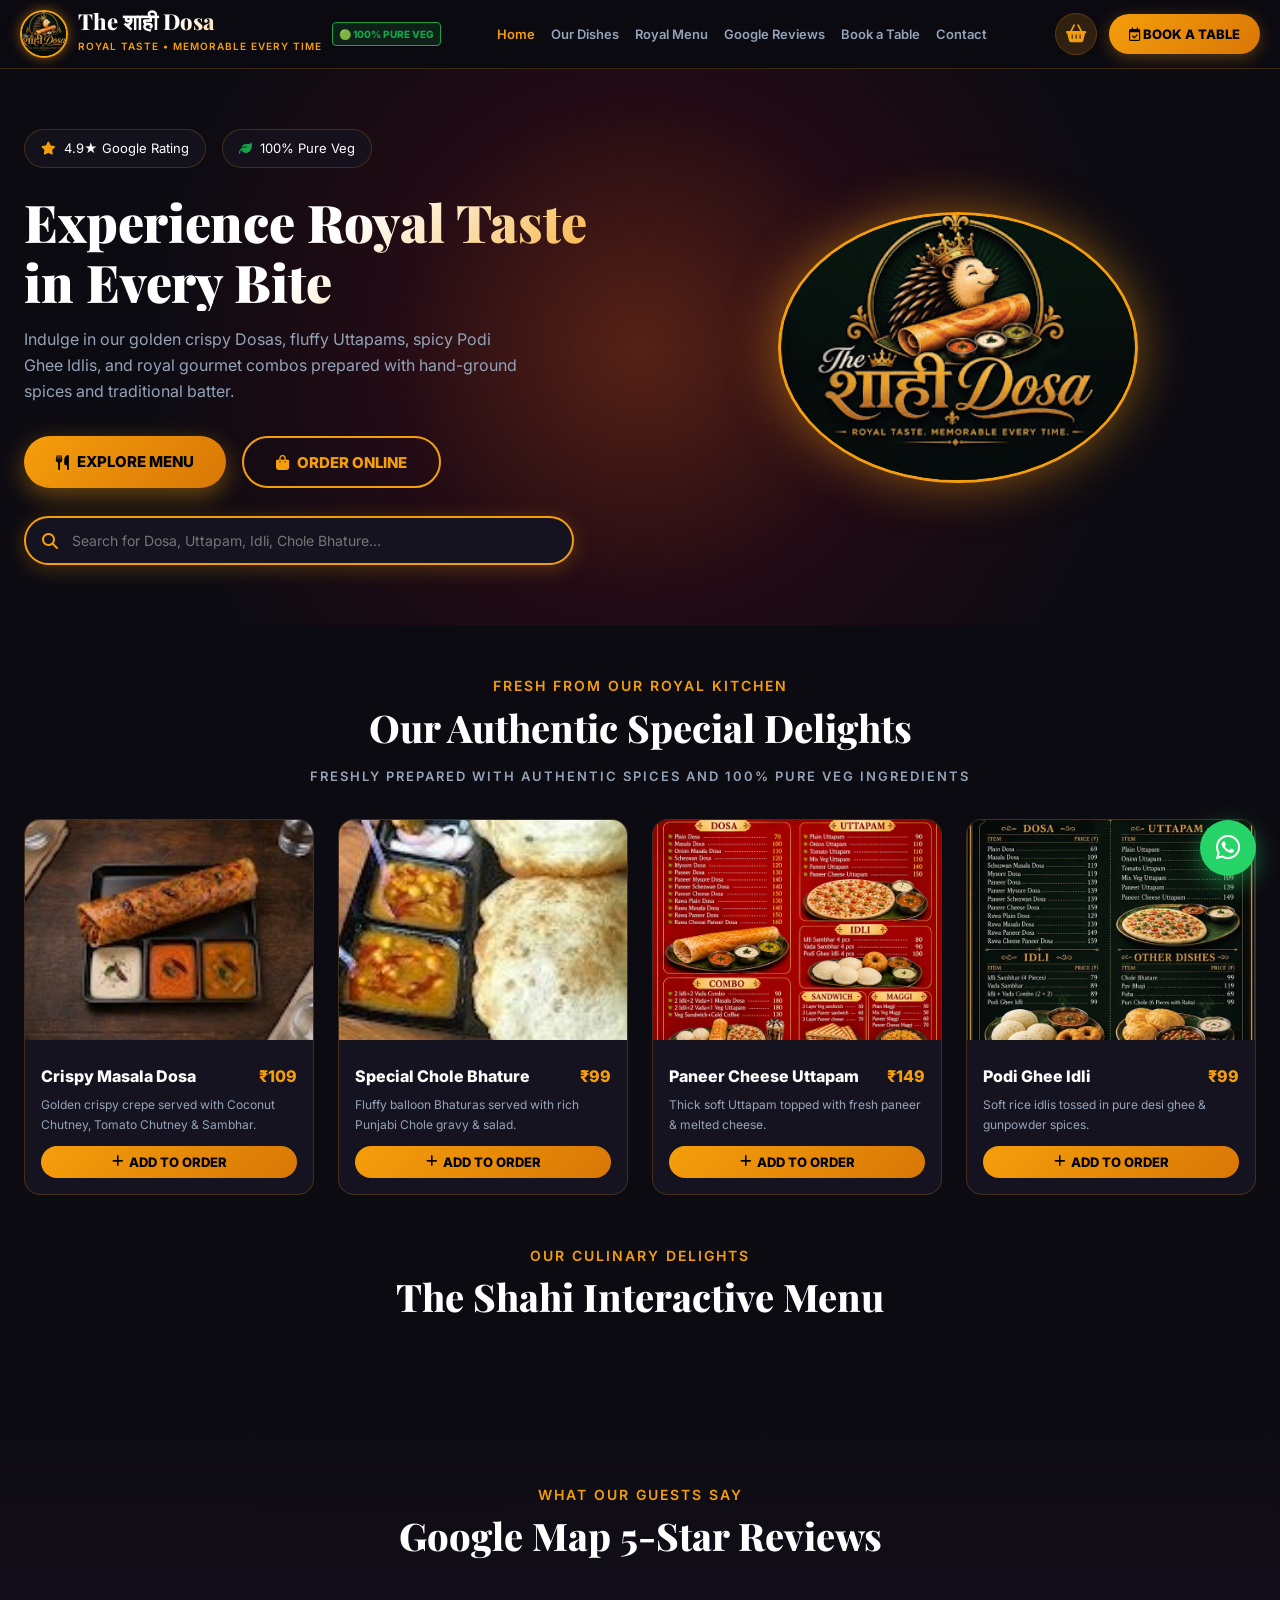
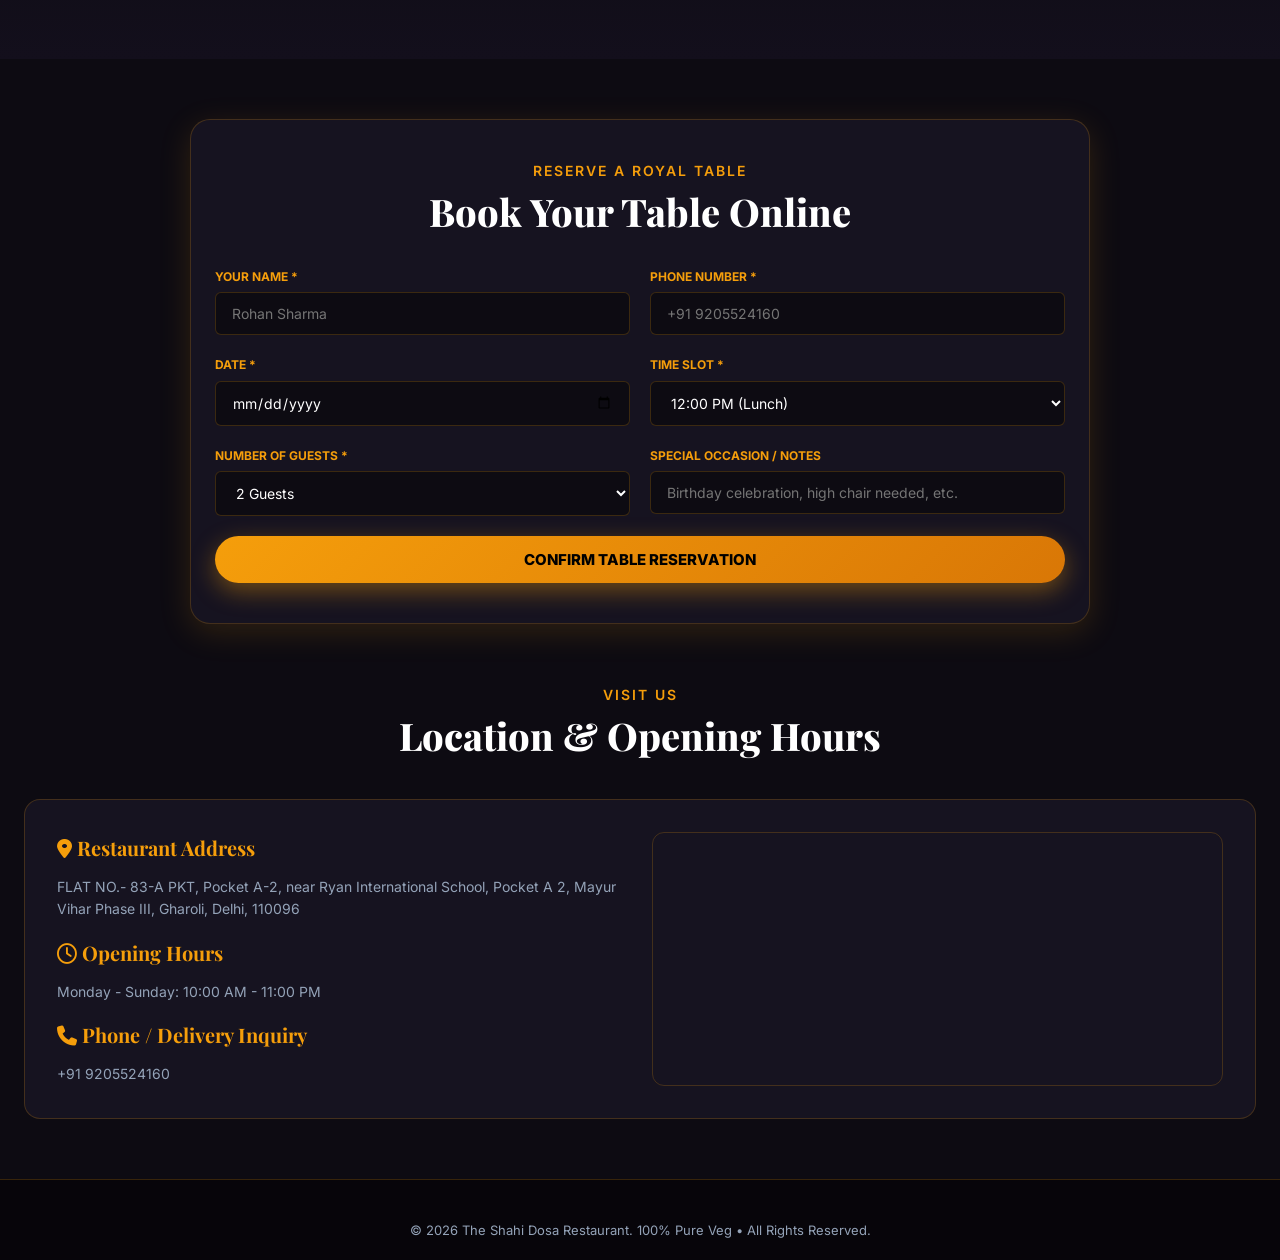
==== commit 69462848: "Move Search Bar to top right inside Hero section" ====
--- a/index.html
+++ b/index.html
@@ -823,6 +823,12 @@
             <a href="#menu" class="btn-primary-gold"><i class="fa-solid fa-utensils"></i> EXPLORE MENU</a>
             <button onclick="openOrderDrawer()" class="btn-outline-gold"><i class="fa-solid fa-bag-shopping"></i> ORDER ONLINE</button>
           </div>
+
+          <!-- Prominent Top Search Bar -->
+          <div style="max-width:550px; margin:28px 0 0 0; position:relative;">
+            <input type="text" id="menuSearchInput" placeholder="Search for Dosa, Uttapam, Idli, Chole Bhature..." style="width:100%; padding:14px 20px 14px 46px; background:var(--card-bg); border:2px solid var(--gold-accent); border-radius:30px; color:#fff; outline:none; font-size:14px; box-shadow:0 4px 20px rgba(245,158,11,0.25)">
+            <i class="fa-solid fa-magnifying-glass" style="position:absolute; left:18px; top:50%; transform:translateY(-50%); color:var(--gold-accent); font-size:16px"></i>
+          </div>
         </div>
 
         <div class="hero-img-side">
@@ -903,12 +909,6 @@
         <h2>The Shahi Interactive Menu</h2>
       </div>
 
-      <!-- Search Bar -->
-      <div style="max-width:500px; margin:0 auto 24px auto; position:relative">
-        <input type="text" id="menuSearchInput" placeholder="Search for Dosa, Uttapam, Idli, Chole Bhature..." style="width:100%; padding:14px 20px 14px 44px; background:var(--card-bg); border:1px solid var(--card-border); border-radius:30px; color:#fff; outline:none; font-size:14px">
-        <i class="fa-solid fa-magnifying-glass" style="position:absolute; left:18px; top:50%; transform:translateY(-50%); color:var(--gold-accent)"></i>
-      </div>
-
       <!-- Category Filter Pills -->
       <div class="menu-filter-bar" id="categoryPills">
         <!-- Rendered dynamically -->
